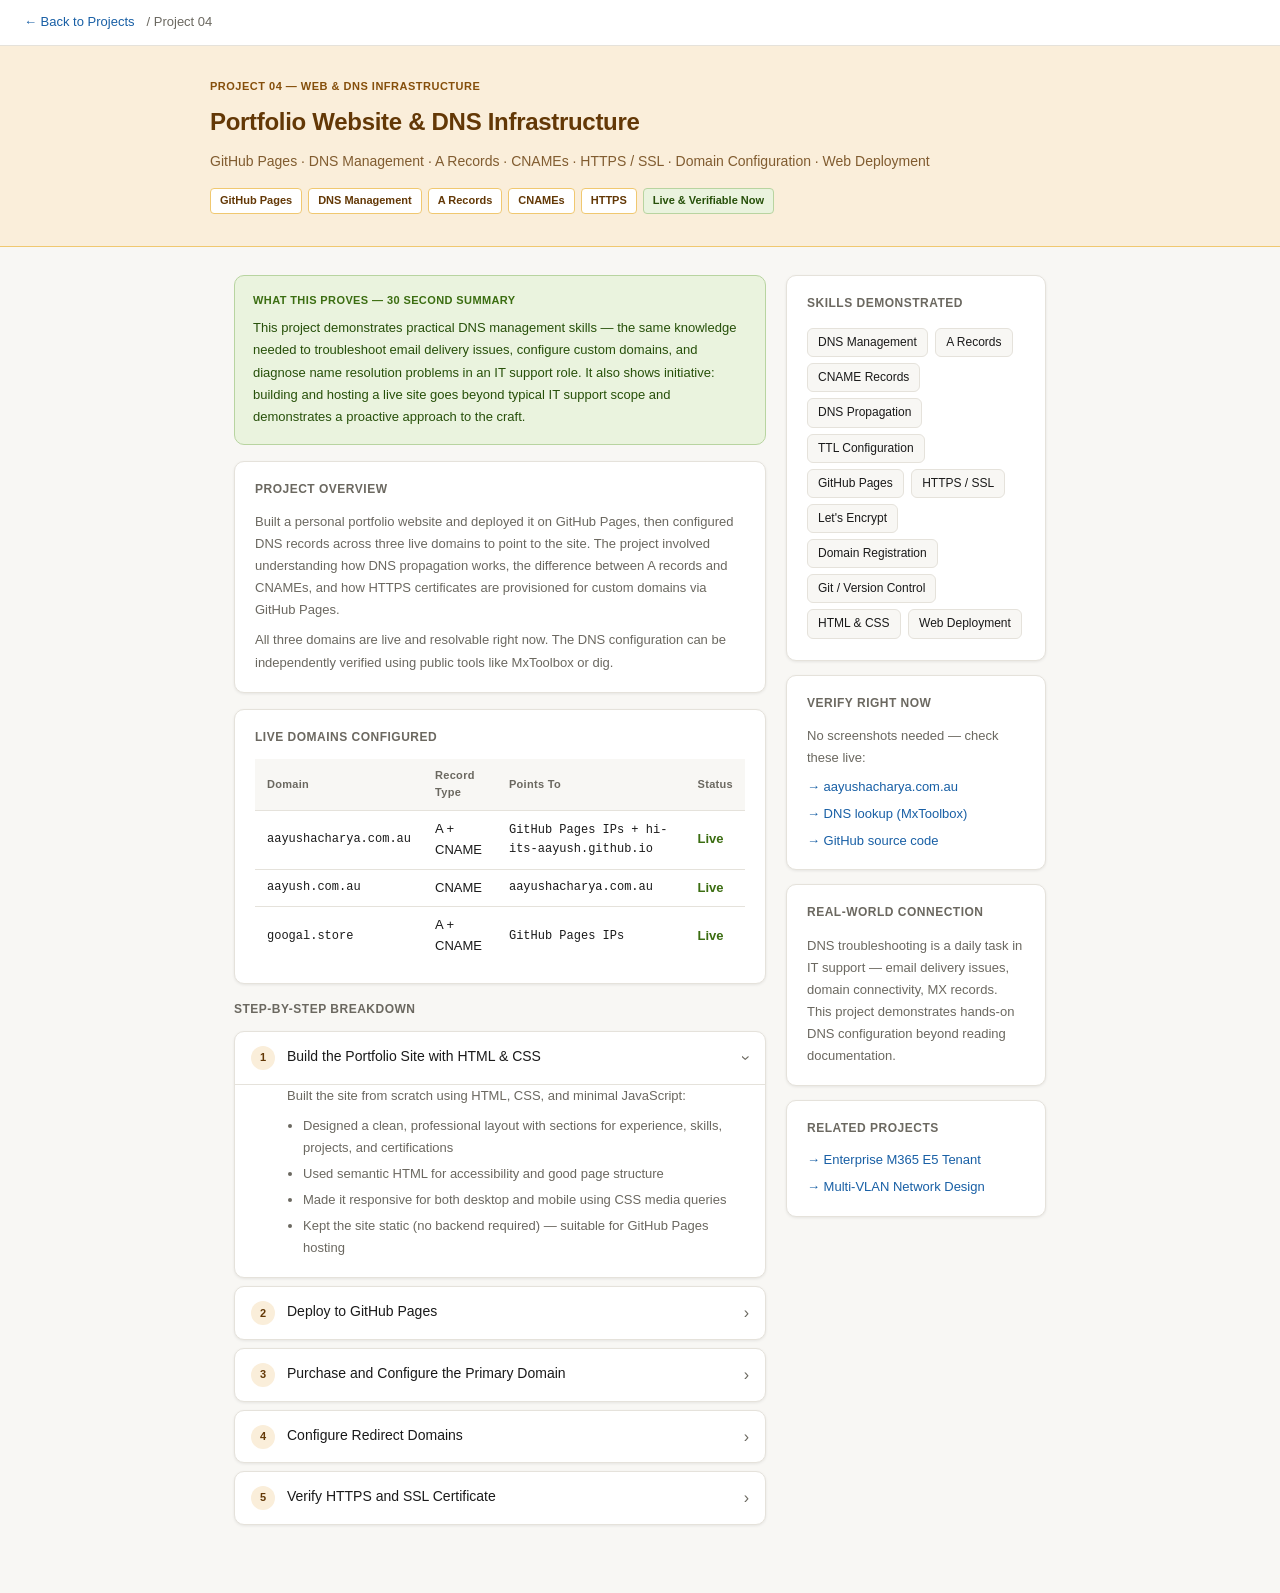
==== dns-portfolio.html @ 9448a30d "Fix layout - clean removal of evidence sections" ====
<!DOCTYPE html>
<html lang="en">
<head>
<meta charset="UTF-8">
<meta name="viewport" content="width=device-width, initial-scale=1.0">
<title>Project 04 — Portfolio Website & DNS Infrastructure | Aayush Acharya</title>
<style>
  :root {
    --bg: #f8f7f4; --surface: #fff; --border: #e5e2db; --text: #1a1a1a; --muted: #6b6860;
    --accent: #185FA5; --accent-bg: #E6F1FB; --accent-text: #0C447C;
    --green: #3B6D11; --green-bg: #EAF3DE; --green-text: #27500A;
    --amber: #854F0B; --amber-bg: #FAEEDA; --amber-text: #633806;
    --purple: #534AB7; --purple-bg: #EEEDFE; --purple-text: #3C3489;
    --teal: #0F6E56; --teal-bg: #E1F5EE; --teal-text: #085041;
    --radius: 10px; --shadow: 0 1px 3px rgba(0,0,0,0.08);
  }
  * { box-sizing: border-box; margin: 0; padding: 0; }
  body { font-family: -apple-system, 'Segoe UI', sans-serif; background: var(--bg); color: var(--text); line-height: 1.6; }
  a { text-decoration: none; color: inherit; }
  .topbar { background: var(--surface); border-bottom: 1px solid var(--border); padding: 12px 24px; display: flex; align-items: center; gap: 12px; }
  .back-btn { font-size: 13px; color: var(--accent); font-weight: 500; }
  .back-btn:hover { text-decoration: underline; }
  .breadcrumb { font-size: 13px; color: var(--muted); }
  .hero { background: var(--amber-bg); border-bottom: 1px solid #f0c870; padding: 32px 24px; }
  .hero-inner { max-width: 860px; margin: 0 auto; }
  .project-num { font-size: 11px; font-weight: 700; letter-spacing: 0.5px; text-transform: uppercase; color: var(--amber); margin-bottom: 8px; }
  .hero h1 { font-size: 24px; font-weight: 700; letter-spacing: -0.3px; color: var(--amber-text); margin-bottom: 8px; }
  .hero-sub { font-size: 14px; color: var(--amber-text); opacity: 0.8; margin-bottom: 16px; }
  .tags { display: flex; gap: 6px; flex-wrap: wrap; }
  .tag { font-size: 11px; font-weight: 600; padding: 3px 9px; border-radius: 4px; background: #fff; color: var(--amber-text); border: 1px solid #f0c870; }
  .tag-live { background: var(--green-bg); color: var(--green-text); border: 1px solid #b8d4a0; }
  .main { max-width: 860px; margin: 0 auto; padding: 28px 24px 60px; display: grid; grid-template-columns: 1fr 260px; gap: 20px; }
  @media (max-width: 700px) { .main { grid-template-columns: 1fr; } }
  .content { min-width: 0; }
  .sidebar { display: flex; flex-direction: column; gap: 14px; }
  .card { background: var(--surface); border: 1px solid var(--border); border-radius: var(--radius); padding: 18px 20px; box-shadow: var(--shadow); margin-bottom: 16px; }
  .card-title { font-size: 12px; font-weight: 700; letter-spacing: 0.5px; text-transform: uppercase; color: var(--muted); margin-bottom: 12px; }
  .card p { font-size: 13px; line-height: 1.7; color: var(--muted); margin-bottom: 8px; }
  .card p:last-child { margin-bottom: 0; }
  .card strong { color: var(--text); }
  .recruiter-box { background: var(--green-bg); border: 1px solid #b8d4a0; border-radius: var(--radius); padding: 16px 18px; margin-bottom: 16px; }
  .recruiter-box .label { font-size: 11px; font-weight: 700; letter-spacing: 0.4px; text-transform: uppercase; color: var(--green); margin-bottom: 8px; }
  .recruiter-box p { font-size: 13px; color: var(--green-text); line-height: 1.7; }
  .step-item { border: 1px solid var(--border); border-radius: var(--radius); background: var(--surface); overflow: hidden; margin-bottom: 8px; box-shadow: var(--shadow); }
  .step-header { padding: 13px 16px; cursor: pointer; display: flex; align-items: flex-start; gap: 12px; }
  .step-header:hover { background: var(--bg); }
  .step-num { background: var(--amber-bg); color: var(--amber-text); border-radius: 50%; width: 24px; height: 24px; display: flex; align-items: center; justify-content: center; font-size: 11px; font-weight: 700; flex-shrink: 0; margin-top: 1px; }
  .step-title { font-size: 14px; font-weight: 500; flex: 1; }
  .step-arrow { color: var(--muted); transition: transform 0.2s; font-size: 16px; flex-shrink: 0; }
  .step-item.open .step-arrow { transform: rotate(90deg); }
  .step-body { display: none; padding: 0 16px 14px 52px; font-size: 13px; color: var(--muted); line-height: 1.7; border-top: 1px solid var(--border); }
  .step-item.open .step-body { display: block; }
  .step-body code { background: var(--bg); border: 1px solid var(--border); border-radius: 4px; padding: 1px 6px; font-family: monospace; font-size: 12px; color: var(--purple); }
  .step-body ul { margin: 8px 0 0 16px; }
  .step-body ul li { margin-bottom: 4px; }
  .step-body strong { color: var(--text); }
  .dns-table { width: 100%; border-collapse: collapse; font-size: 13px; }
  .dns-table th { background: var(--bg); padding: 8px 12px; text-align: left; font-size: 11px; font-weight: 700; letter-spacing: 0.3px; color: var(--muted); border-bottom: 1px solid var(--border); }
  .dns-table td { padding: 8px 12px; border-bottom: 1px solid var(--border); font-family: monospace; font-size: 12px; }
  .dns-table td.plain { font-family: inherit; font-size: 13px; }
  .dns-table tr:last-child td { border-bottom: none; }
  .verify-link:hover { text-decoration: underline; }
  .skill-pill { display: inline-block; font-size: 12px; font-weight: 500; padding: 4px 10px; border-radius: 6px; background: var(--bg); border: 1px solid var(--border); margin: 3px 3px 3px 0; }
  .sidebar .card { margin-bottom: 0; }
  @keyframes pulse { 0%,100%{opacity:1} 50%{opacity:0.4} }
</style>
</head>
<body>

<div class="topbar">
  <a href="index.html" class="back-btn">← Back to Projects</a>
  <span class="breadcrumb">/ Project 04</span>
</div>

<div class="hero">
  <div class="hero-inner">
    <div class="project-num">Project 04 — Web & DNS Infrastructure</div>
    <h1>Portfolio Website & DNS Infrastructure</h1>
    <div class="hero-sub">GitHub Pages · DNS Management · A Records · CNAMEs · HTTPS / SSL · Domain Configuration · Web Deployment</div>
    <div class="tags">
      <span class="tag">GitHub Pages</span>
      <span class="tag">DNS Management</span>
      <span class="tag">A Records</span>
      <span class="tag">CNAMEs</span>
      <span class="tag">HTTPS</span>
      <span class="tag tag-live">Live & Verifiable Now</span>
    </div>
  </div>
</div>

<div class="main">
  <div class="content">


    <div class="recruiter-box">
      <div class="label">What this proves — 30 second summary</div>
      <p>This project demonstrates practical DNS management skills — the same knowledge needed to troubleshoot email delivery issues, configure custom domains, and diagnose name resolution problems in an IT support role. It also shows initiative: building and hosting a live site goes beyond typical IT support scope and demonstrates a proactive approach to the craft.</p>
    </div>

    <div class="card">
      <div class="card-title">Project Overview</div>
      <p>Built a personal portfolio website and deployed it on GitHub Pages, then configured DNS records across three live domains to point to the site. The project involved understanding how DNS propagation works, the difference between A records and CNAMEs, and how HTTPS certificates are provisioned for custom domains via GitHub Pages.</p>
      <p>All three domains are live and resolvable right now. The DNS configuration can be independently verified using public tools like MxToolbox or dig.</p>
    </div>

    <div class="card">
      <div class="card-title">Live Domains Configured</div>
      <table class="dns-table">
        <tr><th>Domain</th><th>Record Type</th><th>Points To</th><th>Status</th></tr>
        <tr>
          <td>aayushacharya.com.au</td>
          <td class="plain">A + CNAME</td>
          <td>GitHub Pages IPs + hi-its-aayush.github.io</td>
          <td class="plain" style="color:var(--green);font-weight:600;">Live</td>
        </tr>
        <tr>
          <td>aayush.com.au</td>
          <td class="plain">CNAME</td>
          <td>aayushacharya.com.au</td>
          <td class="plain" style="color:var(--green);font-weight:600;">Live</td>
        </tr>
        <tr>
          <td>googal.store</td>
          <td class="plain">A + CNAME</td>
          <td>GitHub Pages IPs</td>
          <td class="plain" style="color:var(--green);font-weight:600;">Live</td>
        </tr>
      </table>
    </div>

    <div class="card-title" style="margin-bottom:12px;">Step-by-Step Breakdown</div>

    <div class="step-item open">
      <div class="step-header" onclick="toggleStep(this)">
        <div class="step-num">1</div>
        <div class="step-title">Build the Portfolio Site with HTML & CSS</div>
        <div class="step-arrow">›</div>
      </div>
      <div class="step-body">
        <p>Built the site from scratch using HTML, CSS, and minimal JavaScript:</p>
        <ul>
          <li>Designed a clean, professional layout with sections for experience, skills, projects, and certifications</li>
          <li>Used semantic HTML for accessibility and good page structure</li>
          <li>Made it responsive for both desktop and mobile using CSS media queries</li>
          <li>Kept the site static (no backend required) — suitable for GitHub Pages hosting</li>
        </ul>
      </div>
    </div>

    <div class="step-item">
      <div class="step-header" onclick="toggleStep(this)">
        <div class="step-num">2</div>
        <div class="step-title">Deploy to GitHub Pages</div>
        <div class="step-arrow">›</div>
      </div>
      <div class="step-body">
        <p>Deployed the site using GitHub Pages — free static site hosting directly from a GitHub repository:</p>
        <ul>
          <li>Created a GitHub repository named <code>hi-its-aayush.github.io</code> (special naming convention for user pages)</li>
          <li>Pushed the site files via Git — <code>git add</code>, <code>git commit</code>, <code>git push</code></li>
          <li>Enabled GitHub Pages in the repository settings — set source branch to <code>main</code></li>
          <li>Site was immediately accessible at <code>hi-its-aayush.github.io</code> via HTTPS</li>
          <li>Configured a <code>CNAME</code> file in the repo root with the custom domain — required for GitHub Pages to serve on a custom domain</li>
        </ul>
      </div>
    </div>

    <div class="step-item">
      <div class="step-header" onclick="toggleStep(this)">
        <div class="step-num">3</div>
        <div class="step-title">Purchase and Configure the Primary Domain</div>
        <div class="step-arrow">›</div>
      </div>
      <div class="step-body">
        <p>Registered <code>aayushacharya.com.au</code> and configured DNS to point to GitHub Pages:</p>
        <ul>
          <li>Registered the .com.au domain through a registrar (Namecheap)</li>
          <li>Accessed the DNS management panel — set TTL to 3600 (1 hour) for initial setup, reduced to 300 during testing</li>
          <li>Added <strong>4 A records</strong> pointing to GitHub Pages' IP addresses (GitHub publishes these officially):<br>
            <code>185.199.108.153</code>, <code>185.199.109.153</code>, <code>185.199.110.153</code>, <code>185.199.111.153</code>
          </li>
          <li>Added a <strong>CNAME record</strong> for <code>www</code> subdomain pointing to <code>hi-its-aayush.github.io</code></li>
          <li>Set the custom domain in GitHub Pages settings — GitHub automatically provisions an SSL certificate via Let's Encrypt</li>
          <li>Waited for DNS propagation (~15 minutes to 48 hours depending on TTL) and verified with <code>nslookup aayushacharya.com.au</code></li>
        </ul>
      </div>
    </div>

    <div class="step-item">
      <div class="step-header" onclick="toggleStep(this)">
        <div class="step-num">4</div>
        <div class="step-title">Configure Redirect Domains</div>
        <div class="step-arrow">›</div>
      </div>
      <div class="step-body">
        <p>Set up <code>aayush.com.au</code> and <code>googal.store</code> to redirect to the main domain:</p>
        <ul>
          <li>Registered both additional domains</li>
          <li>For <code>aayush.com.au</code>: added a CNAME record at root pointing to <code>aayushacharya.com.au</code> — visitors who type the shorter domain are seamlessly served the same site</li>
          <li>For <code>googal.store</code>: configured A records pointing to GitHub Pages IPs, added a separate CNAME file in a secondary repo branch</li>
          <li>Verified both domains resolved correctly and served HTTPS without certificate warnings</li>
          <li>Tested redirect behaviour — confirmed <code>www.aayush.com.au</code> and <code>aayush.com.au</code> both served the site correctly</li>
        </ul>
      </div>
    </div>

    <div class="step-item">
      <div class="step-header" onclick="toggleStep(this)">
        <div class="step-num">5</div>
        <div class="step-title">Verify HTTPS and SSL Certificate</div>
        <div class="step-arrow">›</div>
      </div>
      <div class="step-body">
        <p>Ensured all domains served content over HTTPS with valid certificates:</p>
        <ul>
          <li>GitHub Pages auto-provisions SSL via <strong>Let's Encrypt</strong> once the custom domain DNS is correctly configured</li>
          <li>Enabled "Enforce HTTPS" in GitHub Pages settings — HTTP requests automatically redirect to HTTPS</li>
          <li>Verified SSL certificate details in browser: issued to the correct domain, valid expiry date, Let's Encrypt CA</li>
          <li>Checked for mixed content warnings (HTTP resources on an HTTPS page) — none found</li>
          <li>Used <strong>SSL Labs</strong> (ssllabs.com) to run an SSL test — confirmed A grade</li>
        </ul>
      </div>
    </div>


  </div>

  <div class="sidebar">
    <div class="card">
      <div class="card-title">Skills Demonstrated</div>
      <span class="skill-pill">DNS Management</span>
      <span class="skill-pill">A Records</span>
      <span class="skill-pill">CNAME Records</span>
      <span class="skill-pill">DNS Propagation</span>
      <span class="skill-pill">TTL Configuration</span>
      <span class="skill-pill">GitHub Pages</span>
      <span class="skill-pill">HTTPS / SSL</span>
      <span class="skill-pill">Let's Encrypt</span>
      <span class="skill-pill">Domain Registration</span>
      <span class="skill-pill">Git / Version Control</span>
      <span class="skill-pill">HTML & CSS</span>
      <span class="skill-pill">Web Deployment</span>
    </div>
    <div class="card">
      <div class="card-title">Verify Right Now</div>
      <p style="font-size:13px;color:var(--muted);margin-bottom:8px;">No screenshots needed — check these live:</p>
      <a href="https://aayushacharya.com.au" target="_blank" style="display:block;font-size:13px;color:var(--accent);margin-bottom:6px;">→ aayushacharya.com.au</a>
      <a href="https://mxtoolbox.com/SuperTool.aspx?action=a%3aaayushacharya.com.au" target="_blank" style="display:block;font-size:13px;color:var(--accent);margin-bottom:6px;">→ DNS lookup (MxToolbox)</a>
      <a href="https://github.com/hi-its-aayush" target="_blank" style="display:block;font-size:13px;color:var(--accent);">→ GitHub source code</a>
    </div>
    <div class="card">
      <div class="card-title">Real-World Connection</div>
      <p style="font-size:13px;color:var(--muted);line-height:1.7;">DNS troubleshooting is a daily task in IT support — email delivery issues, domain connectivity, MX records. This project demonstrates hands-on DNS configuration beyond reading documentation.</p>
    </div>
    <div class="card">
      <div class="card-title">Related Projects</div>
      <a href="m365-tenant.html" style="display:block;font-size:13px;color:var(--accent);margin-bottom:6px;">→ Enterprise M365 E5 Tenant</a>
      <a href="vlan-design.html" style="display:block;font-size:13px;color:var(--accent);">→ Multi-VLAN Network Design</a>
    </div>
  </div>
</div>

<script>
function toggleStep(el) { el.closest('.step-item').classList.toggle('open'); }
</script>
</body>
</html>
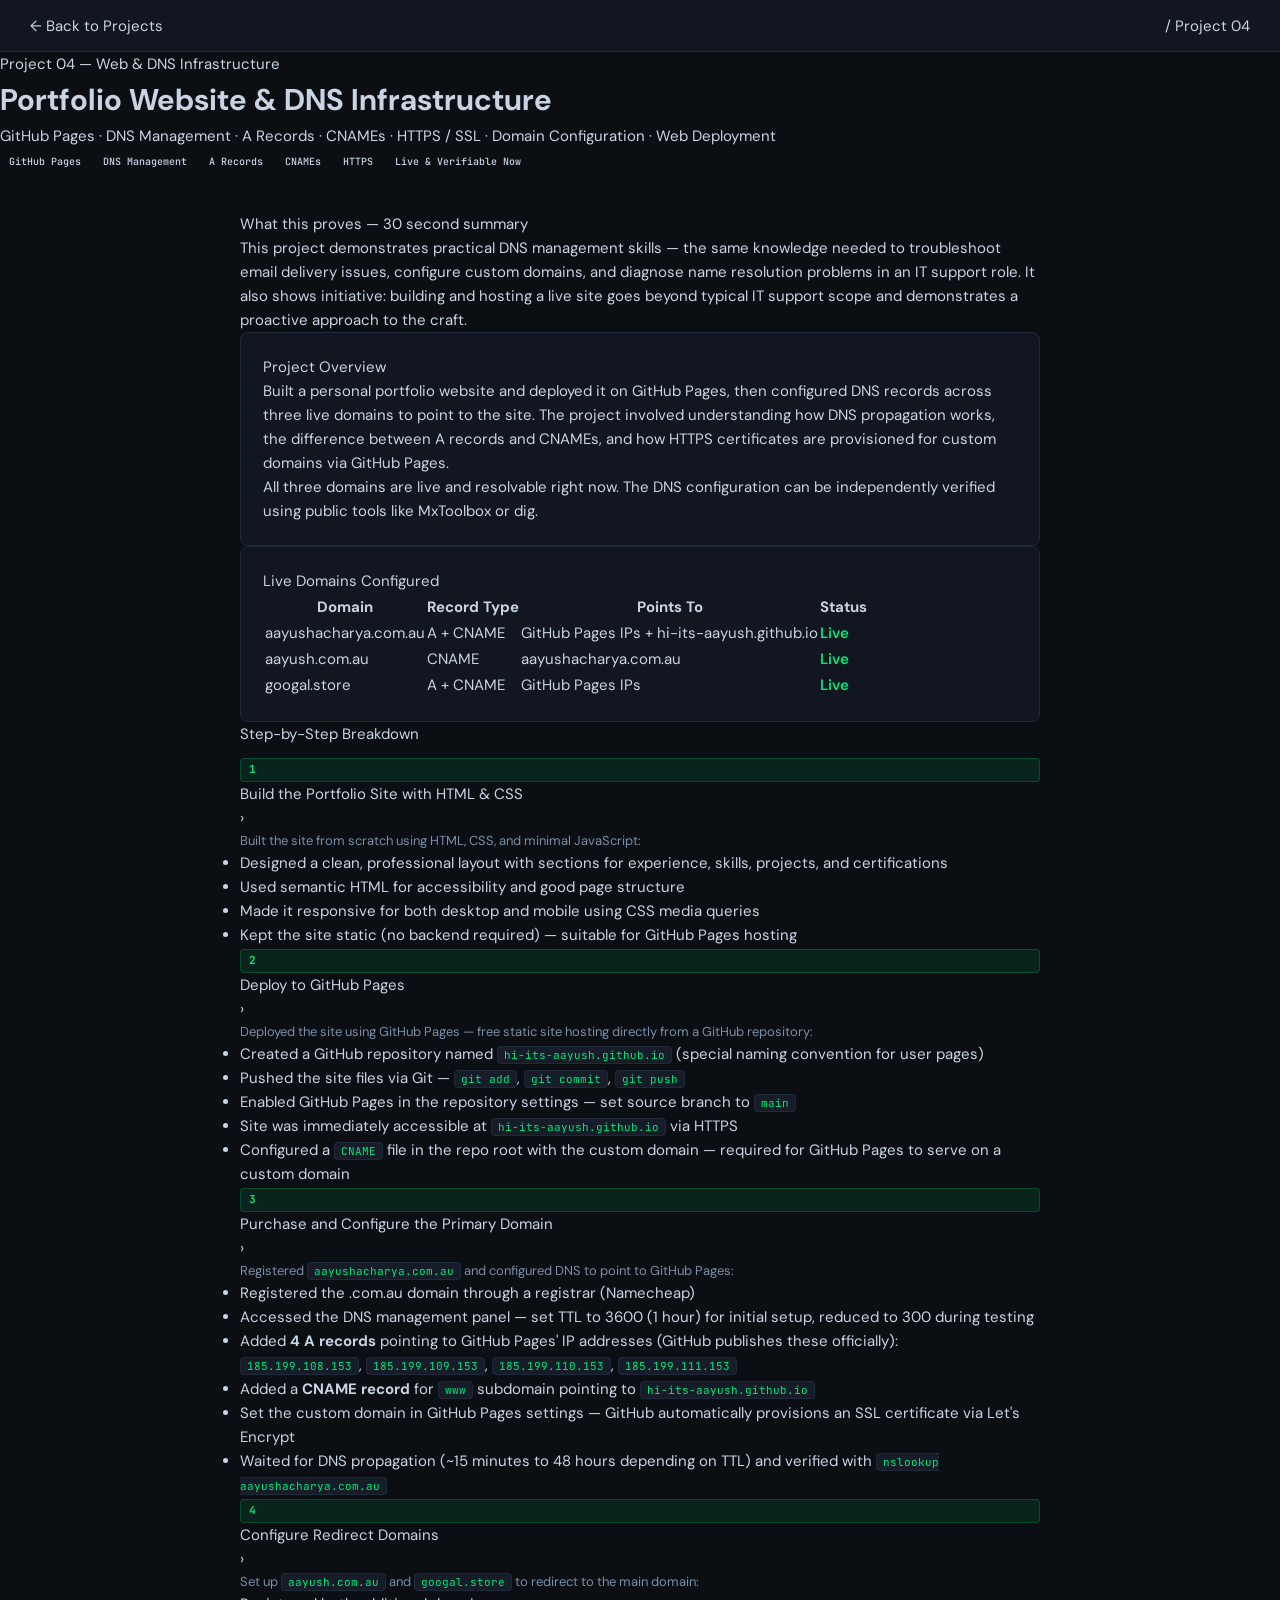
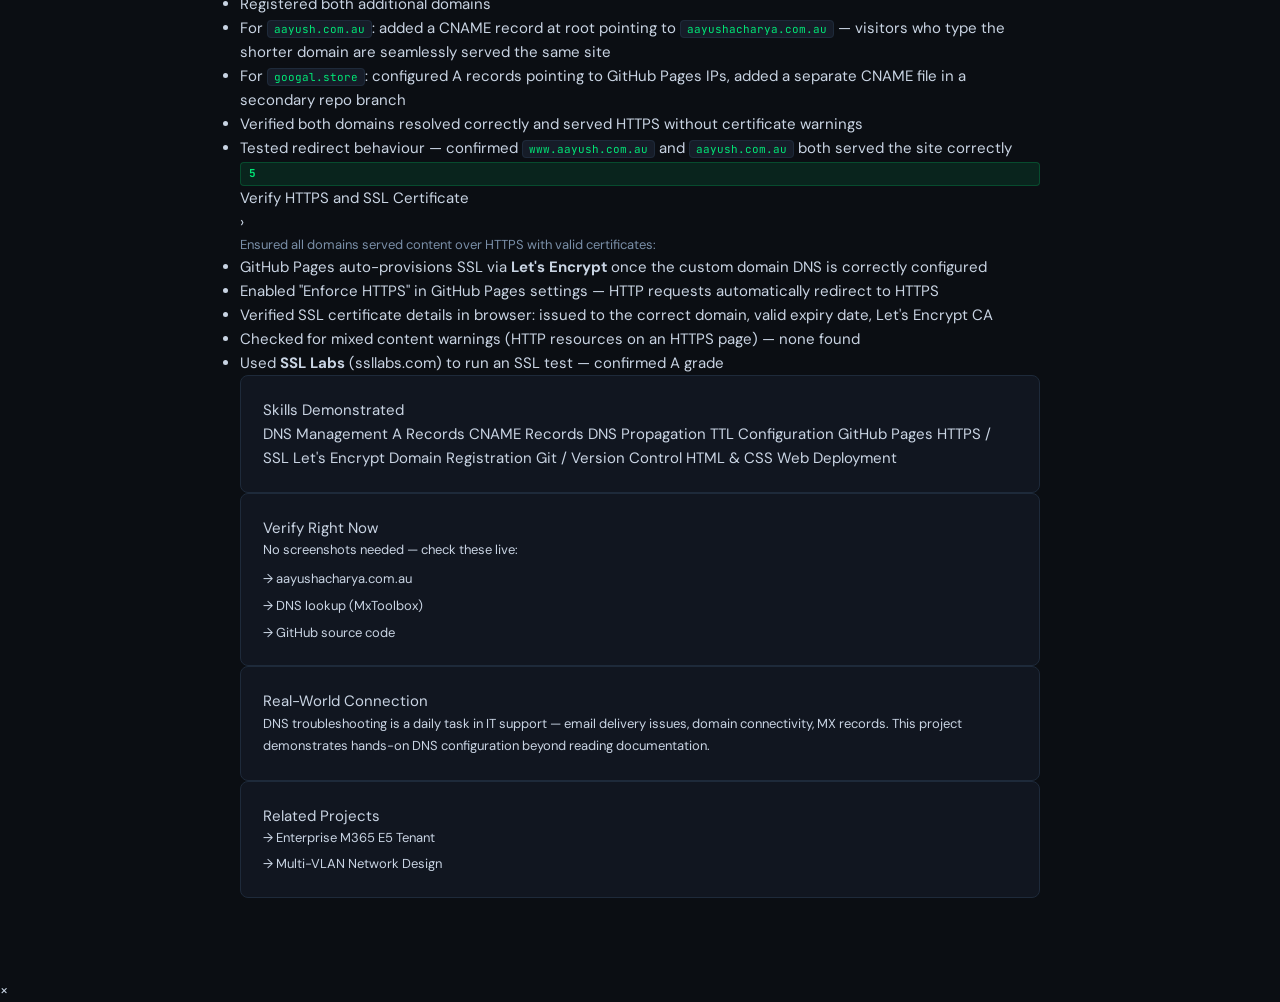
==== commit aef28e8d: "Extract shared dark theme to styles.css" ====
--- a/dns-portfolio.html
+++ b/dns-portfolio.html
@@ -4,66 +4,9 @@
 <meta charset="UTF-8">
 <meta name="viewport" content="width=device-width, initial-scale=1.0">
 <title>Project 04 — Portfolio Website & DNS Infrastructure | Aayush Acharya</title>
-<style>
-  :root {
-    --bg: #f8f7f4; --surface: #fff; --border: #e5e2db; --text: #1a1a1a; --muted: #6b6860;
-    --accent: #185FA5; --accent-bg: #E6F1FB; --accent-text: #0C447C;
-    --green: #3B6D11; --green-bg: #EAF3DE; --green-text: #27500A;
-    --amber: #854F0B; --amber-bg: #FAEEDA; --amber-text: #633806;
-    --purple: #534AB7; --purple-bg: #EEEDFE; --purple-text: #3C3489;
-    --teal: #0F6E56; --teal-bg: #E1F5EE; --teal-text: #085041;
-    --radius: 10px; --shadow: 0 1px 3px rgba(0,0,0,0.08);
-  }
-  * { box-sizing: border-box; margin: 0; padding: 0; }
-  body { font-family: -apple-system, 'Segoe UI', sans-serif; background: var(--bg); color: var(--text); line-height: 1.6; }
-  a { text-decoration: none; color: inherit; }
-  .topbar { background: var(--surface); border-bottom: 1px solid var(--border); padding: 12px 24px; display: flex; align-items: center; gap: 12px; }
-  .back-btn { font-size: 13px; color: var(--accent); font-weight: 500; }
-  .back-btn:hover { text-decoration: underline; }
-  .breadcrumb { font-size: 13px; color: var(--muted); }
-  .hero { background: var(--amber-bg); border-bottom: 1px solid #f0c870; padding: 32px 24px; }
-  .hero-inner { max-width: 860px; margin: 0 auto; }
-  .project-num { font-size: 11px; font-weight: 700; letter-spacing: 0.5px; text-transform: uppercase; color: var(--amber); margin-bottom: 8px; }
-  .hero h1 { font-size: 24px; font-weight: 700; letter-spacing: -0.3px; color: var(--amber-text); margin-bottom: 8px; }
-  .hero-sub { font-size: 14px; color: var(--amber-text); opacity: 0.8; margin-bottom: 16px; }
-  .tags { display: flex; gap: 6px; flex-wrap: wrap; }
-  .tag { font-size: 11px; font-weight: 600; padding: 3px 9px; border-radius: 4px; background: #fff; color: var(--amber-text); border: 1px solid #f0c870; }
-  .tag-live { background: var(--green-bg); color: var(--green-text); border: 1px solid #b8d4a0; }
-  .main { max-width: 860px; margin: 0 auto; padding: 28px 24px 60px; display: grid; grid-template-columns: 1fr 260px; gap: 20px; }
-  @media (max-width: 700px) { .main { grid-template-columns: 1fr; } }
-  .content { min-width: 0; }
-  .sidebar { display: flex; flex-direction: column; gap: 14px; }
-  .card { background: var(--surface); border: 1px solid var(--border); border-radius: var(--radius); padding: 18px 20px; box-shadow: var(--shadow); margin-bottom: 16px; }
-  .card-title { font-size: 12px; font-weight: 700; letter-spacing: 0.5px; text-transform: uppercase; color: var(--muted); margin-bottom: 12px; }
-  .card p { font-size: 13px; line-height: 1.7; color: var(--muted); margin-bottom: 8px; }
-  .card p:last-child { margin-bottom: 0; }
-  .card strong { color: var(--text); }
-  .recruiter-box { background: var(--green-bg); border: 1px solid #b8d4a0; border-radius: var(--radius); padding: 16px 18px; margin-bottom: 16px; }
-  .recruiter-box .label { font-size: 11px; font-weight: 700; letter-spacing: 0.4px; text-transform: uppercase; color: var(--green); margin-bottom: 8px; }
-  .recruiter-box p { font-size: 13px; color: var(--green-text); line-height: 1.7; }
-  .step-item { border: 1px solid var(--border); border-radius: var(--radius); background: var(--surface); overflow: hidden; margin-bottom: 8px; box-shadow: var(--shadow); }
-  .step-header { padding: 13px 16px; cursor: pointer; display: flex; align-items: flex-start; gap: 12px; }
-  .step-header:hover { background: var(--bg); }
-  .step-num { background: var(--amber-bg); color: var(--amber-text); border-radius: 50%; width: 24px; height: 24px; display: flex; align-items: center; justify-content: center; font-size: 11px; font-weight: 700; flex-shrink: 0; margin-top: 1px; }
-  .step-title { font-size: 14px; font-weight: 500; flex: 1; }
-  .step-arrow { color: var(--muted); transition: transform 0.2s; font-size: 16px; flex-shrink: 0; }
-  .step-item.open .step-arrow { transform: rotate(90deg); }
-  .step-body { display: none; padding: 0 16px 14px 52px; font-size: 13px; color: var(--muted); line-height: 1.7; border-top: 1px solid var(--border); }
-  .step-item.open .step-body { display: block; }
-  .step-body code { background: var(--bg); border: 1px solid var(--border); border-radius: 4px; padding: 1px 6px; font-family: monospace; font-size: 12px; color: var(--purple); }
-  .step-body ul { margin: 8px 0 0 16px; }
-  .step-body ul li { margin-bottom: 4px; }
-  .step-body strong { color: var(--text); }
-  .dns-table { width: 100%; border-collapse: collapse; font-size: 13px; }
-  .dns-table th { background: var(--bg); padding: 8px 12px; text-align: left; font-size: 11px; font-weight: 700; letter-spacing: 0.3px; color: var(--muted); border-bottom: 1px solid var(--border); }
-  .dns-table td { padding: 8px 12px; border-bottom: 1px solid var(--border); font-family: monospace; font-size: 12px; }
-  .dns-table td.plain { font-family: inherit; font-size: 13px; }
-  .dns-table tr:last-child td { border-bottom: none; }
-  .verify-link:hover { text-decoration: underline; }
-  .skill-pill { display: inline-block; font-size: 12px; font-weight: 500; padding: 4px 10px; border-radius: 6px; background: var(--bg); border: 1px solid var(--border); margin: 3px 3px 3px 0; }
-  .sidebar .card { margin-bottom: 0; }
-  @keyframes pulse { 0%,100%{opacity:1} 50%{opacity:0.4} }
-</style>
+  <link rel="preconnect" href="https://fonts.googleapis.com">
+  <link href="https://fonts.googleapis.com/css2?family=JetBrains+Mono:wght@300;400;500;700&family=DM+Sans:wght@300;400;500;600&display=swap" rel="stylesheet">
+  <link rel="stylesheet" href="styles.css">
 </head>
 <body>
 
@@ -263,5 +206,32 @@
 <script>
 function toggleStep(el) { el.closest('.step-item').classList.toggle('open'); }
 </script>
+<div id="lightbox" class="lightbox-overlay">
+  <span class="lightbox-close" onclick="closeLightbox()">&#215;</span>
+  <img id="lb-img" src="" alt="">
+  <div id="lb-caption" class="lightbox-caption"></div>
+</div>
+<script>
+
+function openLightbox(src, caption) {
+  document.getElementById('lb-img').src = src;
+  document.getElementById('lb-caption').textContent = caption;
+  document.getElementById('lightbox').classList.add('active');
+  document.body.style.overflow = 'hidden';
+}
+function closeLightbox() {
+  document.getElementById('lightbox').classList.remove('active');
+  document.getElementById('lb-img').src = '';
+  document.body.style.overflow = '';
+}
+document.addEventListener('DOMContentLoaded', function() {
+  document.getElementById('lightbox').addEventListener('click', function(e) {
+    if (e.target === this) closeLightbox();
+  });
+  document.addEventListener('keydown', function(e) {
+    if (e.key === 'Escape') closeLightbox();
+  });
+});
+</script>
 </body>
 </html>
--- a/styles.css
+++ b/styles.css
@@ -0,0 +1,259 @@
+/* ============================================================
+   Shared dark theme — Aayush Acharya IT Projects Portfolio
+   Link this in every page: <link rel="stylesheet" href="styles.css">
+   ============================================================ */
+
+@import url('https://fonts.googleapis.com/css2?family=JetBrains+Mono:wght@300;400;500;700&family=DM+Sans:wght@300;400;500;600&display=swap');
+
+:root {
+  --bg:         #0b0e13;
+  --bg2:        #111620;
+  --bg3:        #161c28;
+  --border:     #1e2a3a;
+  --border2:    #243040;
+  --green:      #00e676;
+  --green-dim:  #00b85a;
+  --green-glow: rgba(0,230,118,0.10);
+  --amber:      #ffb300;
+  --amber-dim:  rgba(255,179,0,0.13);
+  --blue:       #42a5f5;
+  --blue-dim:   rgba(66,165,245,0.12);
+  --purple:     #ce93d8;
+  --purple-dim: rgba(206,147,216,0.12);
+  --teal:       #4dd0e1;
+  --teal-dim:   rgba(77,208,225,0.12);
+  --red:        #ff5252;
+  --text:       #c9d4e3;
+  --text2:      #7a8fa8;
+  --text3:      #4a5a6e;
+  --mono:       'JetBrains Mono', monospace;
+  --sans:       'DM Sans', sans-serif;
+  --radius:     8px;
+}
+
+*, *::before, *::after { box-sizing: border-box; margin: 0; padding: 0; }
+html { font-size: 15px; scroll-behavior: smooth; }
+body { font-family: var(--sans); background: var(--bg); color: var(--text); line-height: 1.6; min-height: 100vh; }
+a { text-decoration: none; color: inherit; }
+
+/* ── SCROLLBAR ─────────────────────────────────────── */
+::-webkit-scrollbar { width: 6px; }
+::-webkit-scrollbar-track { background: var(--bg); }
+::-webkit-scrollbar-thumb { background: var(--border2); border-radius: 3px; }
+
+/* ── TOPBAR ─────────────────────────────────────────── */
+.topbar {
+  background: var(--bg2);
+  border-bottom: 1px solid var(--border);
+  padding: 0 2rem;
+  height: 52px;
+  display: flex;
+  align-items: center;
+  justify-content: space-between;
+  position: sticky;
+  top: 0;
+  z-index: 50;
+}
+.topbar-brand {
+  font-family: var(--mono);
+  font-size: 13px;
+  color: var(--text2);
+  display: flex;
+  align-items: center;
+  gap: 8px;
+}
+.topbar-brand .prompt { color: var(--green); }
+.cursor {
+  display: inline-block;
+  width: 7px; height: 14px;
+  background: var(--green);
+  animation: blink 1.1s step-end infinite;
+  vertical-align: middle;
+  margin-left: 1px;
+}
+@keyframes blink { 50% { opacity: 0; } }
+.topbar-nav { display: flex; gap: 20px; align-items: center; }
+.topbar-nav a {
+  font-size: 13px;
+  color: var(--text2);
+  font-family: var(--mono);
+  transition: color .15s;
+}
+.topbar-nav a:hover { color: var(--green); }
+.topbar-nav .nav-active { color: var(--green); }
+
+/* ── TAGS ───────────────────────────────────────────── */
+.tag {
+  font-family: var(--mono);
+  font-size: 10px;
+  font-weight: 500;
+  padding: 3px 8px;
+  border-radius: 4px;
+  border: 1px solid transparent;
+}
+.tag-blue   { background: var(--blue-dim);   color: var(--blue);   border-color: rgba(66,165,245,.2); }
+.tag-green  { background: var(--green-glow); color: var(--green);  border-color: rgba(0,230,118,.2); }
+.tag-amber  { background: var(--amber-dim);  color: var(--amber);  border-color: rgba(255,179,0,.2); }
+.tag-purple { background: var(--purple-dim); color: var(--purple); border-color: rgba(206,147,216,.2); }
+.tag-teal   { background: var(--teal-dim);   color: var(--teal);   border-color: rgba(77,208,225,.2); }
+
+/* ── SECTION LABEL ──────────────────────────────────── */
+.section-label {
+  font-family: var(--mono);
+  font-size: 10px;
+  letter-spacing: .12em;
+  text-transform: uppercase;
+  color: var(--text3);
+  margin-bottom: 16px;
+  display: flex;
+  align-items: center;
+  gap: 10px;
+}
+.section-label::after {
+  content: '';
+  flex: 1;
+  height: 1px;
+  background: var(--border);
+  max-width: 400px;
+}
+
+/* ── CARDS / PANELS ─────────────────────────────────── */
+.card {
+  background: var(--bg2);
+  border: 1px solid var(--border);
+  border-radius: var(--radius);
+  padding: 22px;
+}
+
+/* ── BACK LINK ──────────────────────────────────────── */
+.back-link {
+  display: inline-flex;
+  align-items: center;
+  gap: 6px;
+  font-family: var(--mono);
+  font-size: 12px;
+  color: var(--text2);
+  border: 1px solid var(--border2);
+  border-radius: 6px;
+  padding: 6px 12px;
+  background: var(--bg3);
+  transition: all .15s;
+  margin-bottom: 28px;
+}
+.back-link:hover { color: var(--green); border-color: var(--green-dim); background: var(--green-glow); }
+.back-link::before { content: '←'; }
+
+/* ── PROJECT PAGE HERO ──────────────────────────────── */
+.page-hero {
+  border-bottom: 1px solid var(--border);
+  padding: 48px 2rem 40px;
+  background: var(--bg2);
+}
+.page-hero-inner { max-width: 860px; margin: 0 auto; }
+.page-eyebrow {
+  font-family: var(--mono);
+  font-size: 11px;
+  letter-spacing: .12em;
+  text-transform: uppercase;
+  color: var(--green);
+  margin-bottom: 12px;
+  display: flex;
+  align-items: center;
+  gap: 8px;
+}
+.page-eyebrow::before { content: ''; display: inline-block; width: 24px; height: 1px; background: var(--green); }
+.page-title {
+  font-size: clamp(22px, 3.5vw, 34px);
+  font-weight: 600;
+  color: var(--text);
+  letter-spacing: -0.4px;
+  line-height: 1.25;
+  margin-bottom: 12px;
+}
+.page-subtitle { font-size: 14px; color: var(--text2); margin-bottom: 20px; }
+.page-tags { display: flex; gap: 6px; flex-wrap: wrap; }
+
+/* ── MAIN CONTENT ───────────────────────────────────── */
+.main { max-width: 860px; margin: 0 auto; padding: 40px 2rem 80px; }
+
+/* Content blocks */
+.content-block {
+  background: var(--bg2);
+  border: 1px solid var(--border);
+  border-radius: var(--radius);
+  padding: 24px;
+  margin-bottom: 16px;
+}
+.content-block h2 {
+  font-size: 14px;
+  font-weight: 600;
+  color: var(--text);
+  margin-bottom: 12px;
+  display: flex;
+  align-items: center;
+  gap: 8px;
+}
+.content-block p { font-size: 13px; color: var(--text2); line-height: 1.7; margin-bottom: 10px; }
+.content-block p:last-child { margin-bottom: 0; }
+.content-block ul { list-style: none; padding: 0; }
+.content-block ul li {
+  font-size: 13px;
+  color: var(--text2);
+  padding: 5px 0;
+  border-bottom: 1px solid var(--border);
+  display: flex;
+  align-items: flex-start;
+  gap: 8px;
+  line-height: 1.6;
+}
+.content-block ul li:last-child { border-bottom: none; }
+.content-block ul li::before { content: '›'; color: var(--green); font-family: var(--mono); flex-shrink: 0; }
+
+/* Step blocks */
+.step {
+  display: flex;
+  gap: 16px;
+  padding: 14px 0;
+  border-bottom: 1px solid var(--border);
+}
+.step:last-child { border-bottom: none; }
+.step-num {
+  font-family: var(--mono);
+  font-size: 11px;
+  font-weight: 700;
+  color: var(--green);
+  background: var(--green-glow);
+  border: 1px solid rgba(0,230,118,.2);
+  border-radius: 4px;
+  padding: 2px 8px;
+  flex-shrink: 0;
+  height: fit-content;
+  margin-top: 2px;
+}
+.step-body h3 { font-size: 13px; font-weight: 600; color: var(--text); margin-bottom: 4px; }
+.step-body p { font-size: 13px; color: var(--text2); line-height: 1.65; }
+
+/* Inline code */
+code {
+  font-family: var(--mono);
+  font-size: 11px;
+  background: var(--bg3);
+  border: 1px solid var(--border);
+  border-radius: 4px;
+  padding: 1px 6px;
+  color: var(--green);
+}
+
+/* Verification badge */
+.verify-badge {
+  display: inline-flex;
+  align-items: center;
+  gap: 6px;
+  font-family: var(--mono);
+  font-size: 11px;
+  background: var(--green-glow);
+  border: 1px solid var(--green-dim);
+  color: var(--green);
+  border-radius: 20px;
+  padding: 4px 14px;
+}
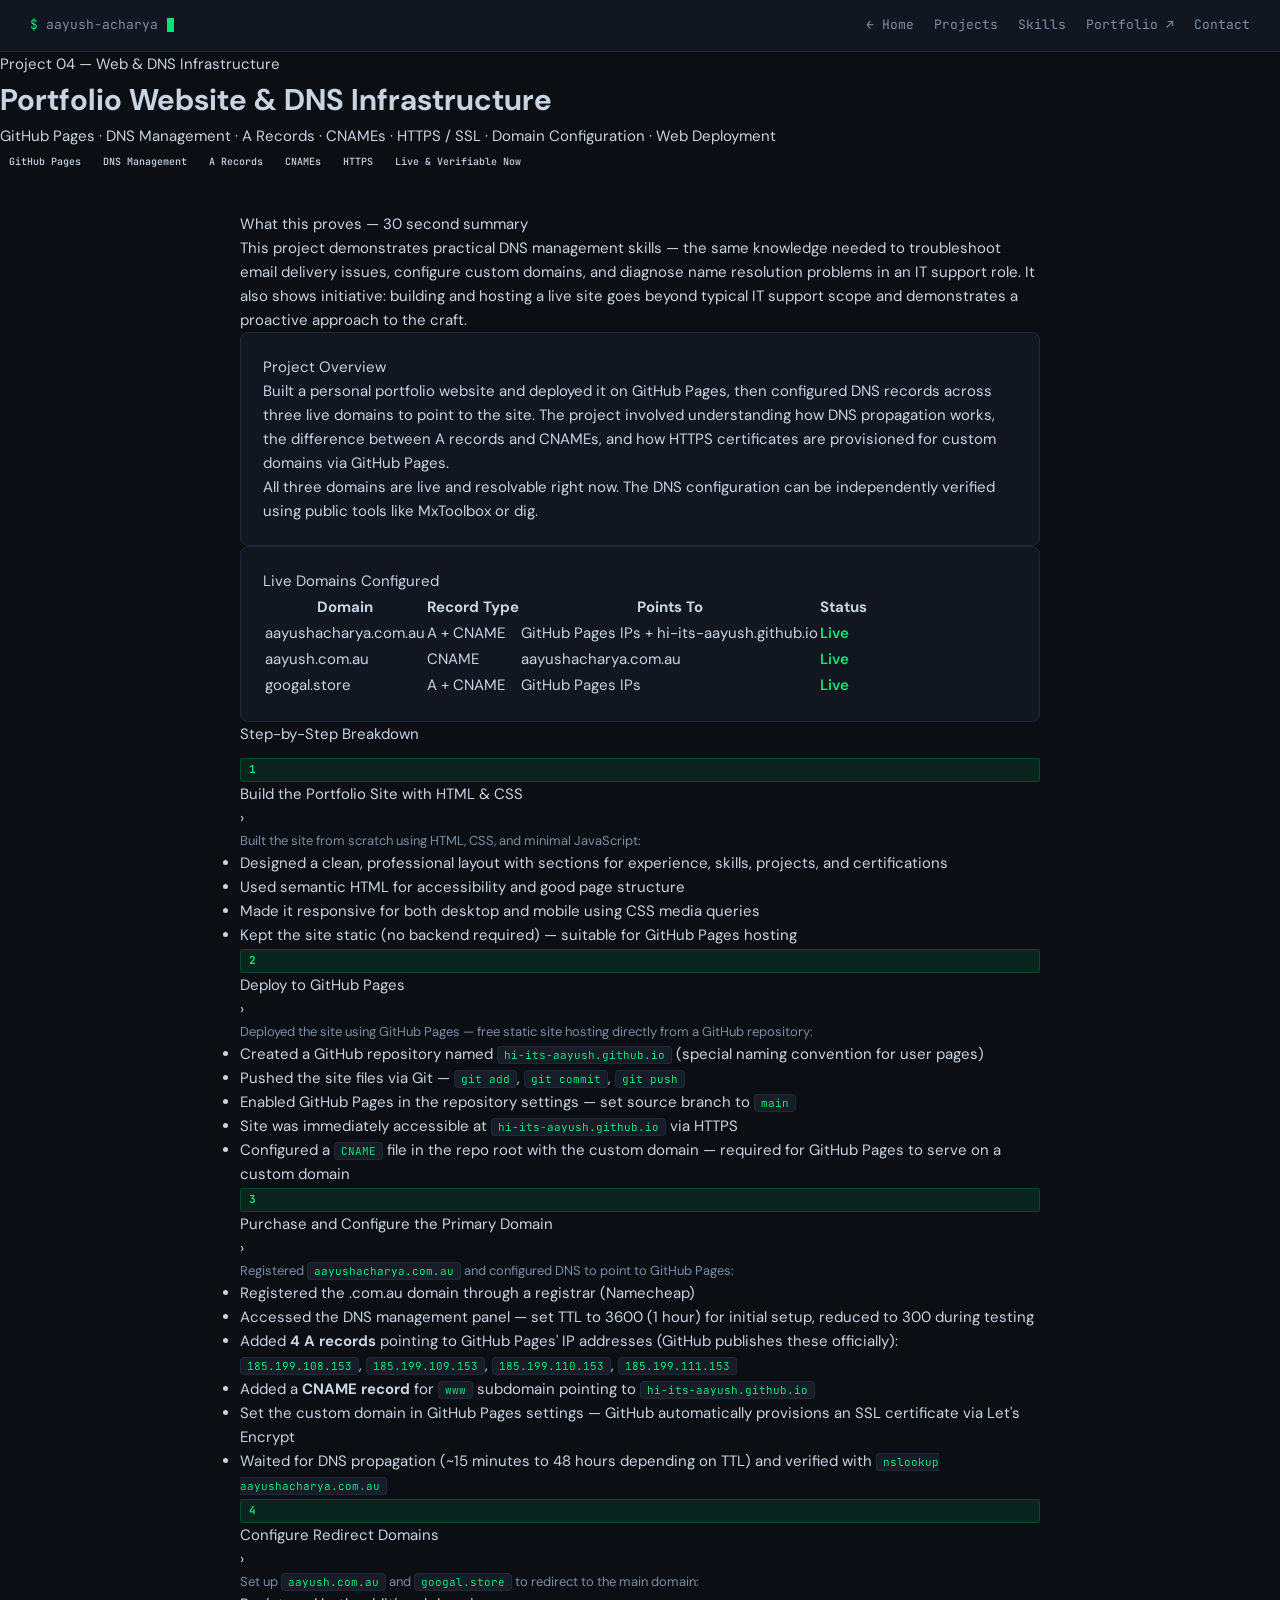
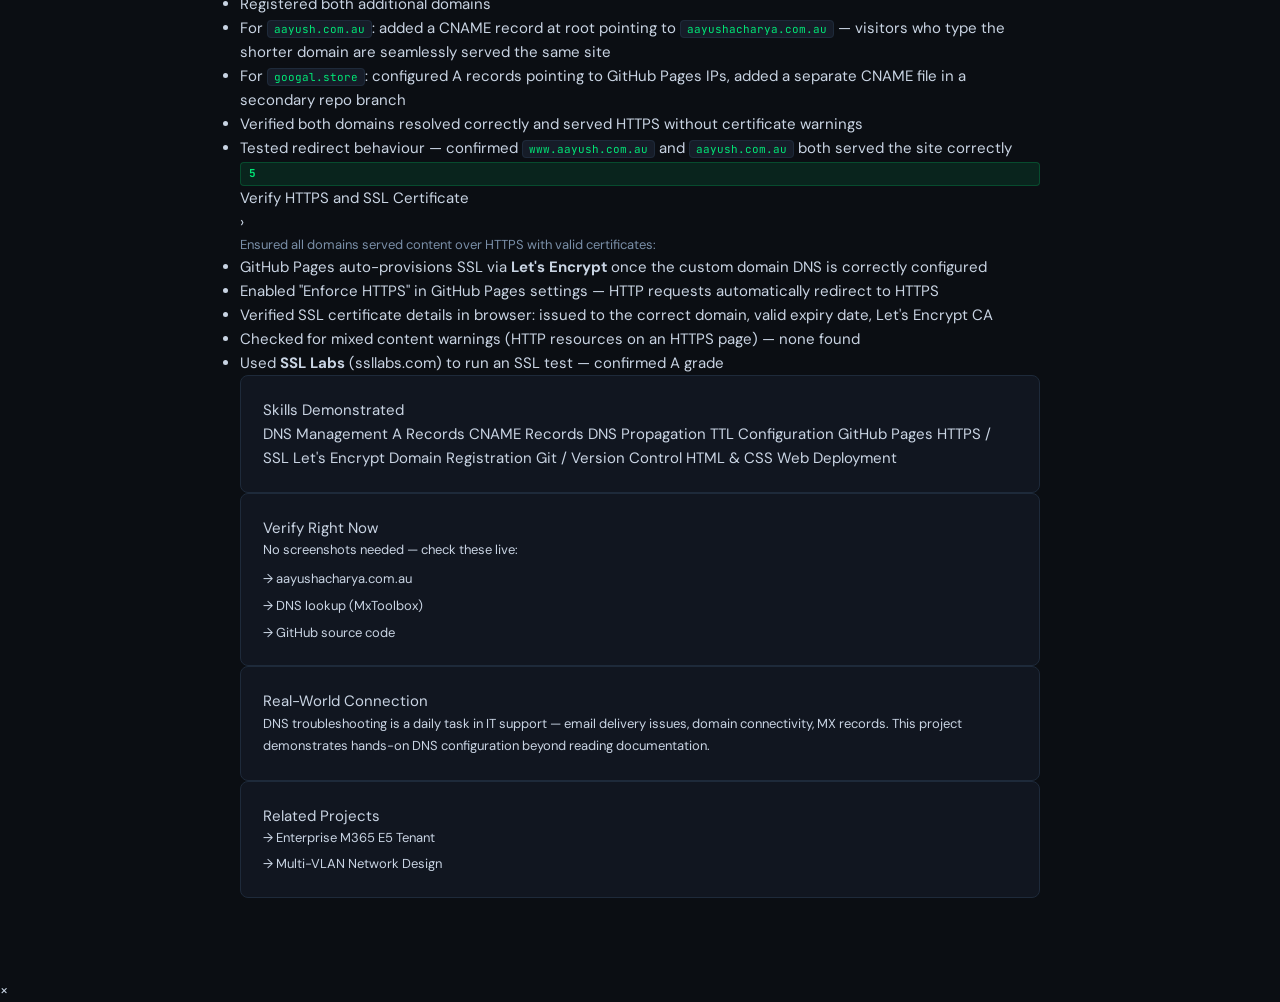
==== commit a5da4511: "Fix topbar on project pages" ====
--- a/dns-portfolio.html
+++ b/dns-portfolio.html
@@ -10,10 +10,20 @@
 </head>
 <body>
 
-<div class="topbar">
-  <a href="index.html" class="back-btn">← Back to Projects</a>
-  <span class="breadcrumb">/ Project 04</span>
-</div>
+<header class="topbar">
+  <div class="topbar-brand">
+    <span class="prompt">$</span>
+    <span>aayush-acharya</span>
+    <span class="cursor"></span>
+  </div>
+  <nav class="topbar-nav">
+    <a href="index.html">&#8592; Home</a>
+    <a href="index.html#projects">Projects</a>
+    <a href="index.html#skills">Skills</a>
+    <a href="https://aayushacharya.com.au" target="_blank">Portfolio &#8599;</a>
+    <a href="mailto:aayush@aayush.com.au">Contact</a>
+  </nav>
+</header>
 
 <div class="hero">
   <div class="hero-inner">
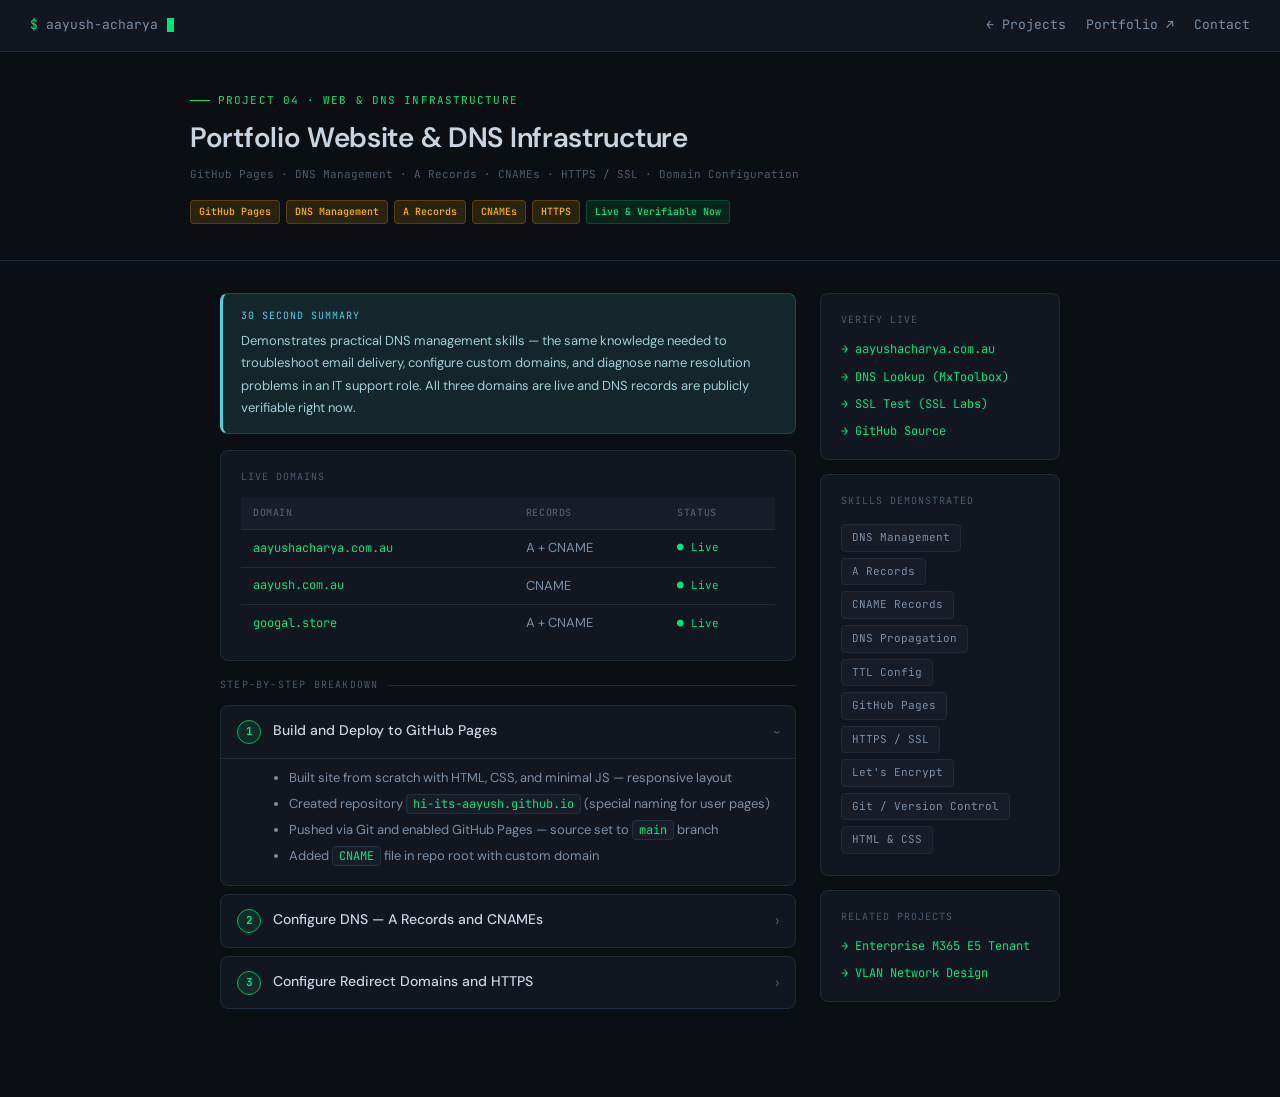
==== commit 8653a165: "Rebuild project pages to match dark theme from index.html" ====
--- a/dns-portfolio.html
+++ b/dns-portfolio.html
@@ -4,244 +4,167 @@
 <meta charset="UTF-8">
 <meta name="viewport" content="width=device-width, initial-scale=1.0">
 <title>Project 04 — Portfolio Website & DNS Infrastructure | Aayush Acharya</title>
-  <link rel="preconnect" href="https://fonts.googleapis.com">
-  <link href="https://fonts.googleapis.com/css2?family=JetBrains+Mono:wght@300;400;500;700&family=DM+Sans:wght@300;400;500;600&display=swap" rel="stylesheet">
-  <link rel="stylesheet" href="styles.css">
+<link rel="preconnect" href="https://fonts.googleapis.com">
+<link href="https://fonts.googleapis.com/css2?family=JetBrains+Mono:wght@300;400;500;700&family=DM+Sans:wght@300;400;500;600&display=swap" rel="stylesheet">
+<style>
+:root {
+  --bg: #0b0e13; --bg2: #111620; --bg3: #161c28;
+  --border: #1e2a3a; --border2: #243040;
+  --green: #00e676; --green-dim: #00b85a; --green-glow: rgba(0,230,118,0.10);
+  --amber: #ffb300; --amber-dim: rgba(255,179,0,0.13);
+  --blue: #42a5f5; --blue-dim: rgba(66,165,245,0.12);
+  --purple: #ce93d8; --purple-dim: rgba(206,147,216,0.12);
+  --teal: #4dd0e1; --teal-dim: rgba(77,208,225,0.12);
+  --red: #ff5252;
+  --text: #c9d4e3; --text2: #7a8fa8; --text3: #4a5a6e;
+  --mono: 'JetBrains Mono', monospace;
+  --sans: 'DM Sans', sans-serif;
+  --radius: 8px;
+}
+*, *::before, *::after { box-sizing: border-box; margin: 0; padding: 0; }
+html { font-size: 15px; }
+body { font-family: var(--sans); background: var(--bg); color: var(--text); line-height: 1.6; min-height: 100vh; }
+a { text-decoration: none; color: inherit; }
+
+.topbar { background: var(--bg2); border-bottom: 1px solid var(--border); padding: 0 2rem; height: 52px; display: flex; align-items: center; justify-content: space-between; position: sticky; top: 0; z-index: 50; }
+.topbar-brand { font-family: var(--mono); font-size: 13px; color: var(--text2); display: flex; align-items: center; gap: 8px; }
+.topbar-brand .prompt { color: var(--green); }
+.cursor { display: inline-block; width: 7px; height: 14px; background: var(--green); animation: blink 1.1s step-end infinite; vertical-align: middle; margin-left: 1px; }
+@keyframes blink { 50% { opacity: 0; } }
+.topbar-nav { display: flex; gap: 20px; align-items: center; }
+.topbar-nav a { font-size: 13px; color: var(--text2); font-family: var(--mono); transition: color .15s; }
+.topbar-nav a:hover { color: var(--green); }
+.back-link { font-family: var(--mono); font-size: 12px; color: var(--text3); transition: color .15s; }
+.back-link:hover { color: var(--green); }
+
+.page-hero { border-bottom: 1px solid var(--border); padding: 40px 2rem 36px; }
+.page-hero-inner { max-width: 900px; margin: 0 auto; }
+.hero-eyebrow { font-family: var(--mono); font-size: 11px; letter-spacing: .1em; text-transform: uppercase; color: var(--green); margin-bottom: 10px; display: flex; align-items: center; gap: 8px; }
+.hero-eyebrow::before { content: ''; display: inline-block; width: 20px; height: 1px; background: var(--green); }
+.page-title { font-size: clamp(20px, 3vw, 28px); font-weight: 600; color: var(--text); letter-spacing: -0.3px; line-height: 1.25; margin-bottom: 10px; }
+.page-sub { font-family: var(--mono); font-size: 11px; color: var(--text3); margin-bottom: 16px; line-height: 1.8; }
+.tag { font-family: var(--mono); font-size: 10px; font-weight: 500; padding: 3px 8px; border-radius: 4px; border: 1px solid transparent; display: inline-block; }
+.tag-blue { background: var(--blue-dim); color: var(--blue); border-color: rgba(66,165,245,.2); }
+.tag-green { background: var(--green-glow); color: var(--green); border-color: rgba(0,230,118,.2); }
+.tag-amber { background: var(--amber-dim); color: var(--amber); border-color: rgba(255,179,0,.2); }
+.tag-purple { background: var(--purple-dim); color: var(--purple); border-color: rgba(206,147,216,.2); }
+.tag-teal { background: var(--teal-dim); color: var(--teal); border-color: rgba(77,208,225,.2); }
+.tags { display: flex; gap: 6px; flex-wrap: wrap; }
+
+.layout { max-width: 900px; margin: 0 auto; padding: 32px 2rem 80px; display: grid; grid-template-columns: 1fr 240px; gap: 24px; }
+@media (max-width: 720px) { .layout { grid-template-columns: 1fr; } }
+.content { min-width: 0; }
+.sidebar { display: flex; flex-direction: column; gap: 14px; }
+
+.card { background: var(--bg2); border: 1px solid var(--border); border-radius: var(--radius); padding: 18px 20px; margin-bottom: 16px; }
+.card-label { font-family: var(--mono); font-size: 10px; letter-spacing: .1em; text-transform: uppercase; color: var(--text3); margin-bottom: 12px; }
+.card p { font-size: 13px; color: var(--text2); line-height: 1.7; margin-bottom: 8px; }
+.card p:last-child { margin-bottom: 0; }
+.card strong { color: var(--text); }
+.sidebar .card { margin-bottom: 0; }
+
+.recruiter-box { background: var(--teal-dim); border: 1px solid rgba(77,208,225,.2); border-left: 3px solid var(--teal); border-radius: var(--radius); padding: 14px 18px; margin-bottom: 16px; }
+.recruiter-box .rl { font-family: var(--mono); font-size: 10px; letter-spacing: .1em; text-transform: uppercase; color: var(--teal); margin-bottom: 6px; }
+.recruiter-box p { font-size: 13px; color: #a0cdd4; line-height: 1.7; }
+
+.step-item { border: 1px solid var(--border); border-radius: var(--radius); background: var(--bg2); overflow: hidden; margin-bottom: 8px; }
+.step-header { padding: 13px 16px; cursor: pointer; display: flex; align-items: flex-start; gap: 12px; transition: background .15s; }
+.step-header:hover { background: var(--bg3); }
+.step-num { background: var(--green-glow); color: var(--green); border: 1px solid var(--green-dim); border-radius: 50%; width: 24px; height: 24px; display: flex; align-items: center; justify-content: center; font-family: var(--mono); font-size: 11px; font-weight: 700; flex-shrink: 0; margin-top: 1px; }
+.step-title { font-size: 14px; font-weight: 500; color: var(--text); flex: 1; }
+.step-arrow { color: var(--text3); transition: transform 0.2s; font-size: 16px; flex-shrink: 0; }
+.step-item.open .step-arrow { transform: rotate(90deg); }
+.step-body { display: none; padding: 0 16px 14px 52px; font-size: 13px; color: var(--text2); line-height: 1.7; border-top: 1px solid var(--border); }
+.step-item.open .step-body { display: block; }
+.step-body code { background: var(--bg3); border: 1px solid var(--border2); border-radius: 4px; padding: 1px 6px; font-family: var(--mono); font-size: 12px; color: var(--green); }
+.step-body ul { margin: 8px 0 0 16px; }
+.step-body ul li { margin-bottom: 4px; }
+.step-body strong { color: var(--text); }
+.step-body p { margin-top: 8px; }
+
+.tip { background: rgba(0,230,118,0.06); border-left: 3px solid var(--green-dim); padding: 8px 12px; border-radius: 0 6px 6px 0; margin-top: 10px; font-size: 12px; color: var(--green-dim); }
+.warn { background: var(--amber-dim); border-left: 3px solid var(--amber); padding: 8px 12px; border-radius: 0 6px 6px 0; margin-top: 10px; font-size: 12px; color: var(--amber); }
+
+.section-label { font-family: var(--mono); font-size: 10px; letter-spacing: .12em; text-transform: uppercase; color: var(--text3); margin-bottom: 12px; display: flex; align-items: center; gap: 10px; }
+.section-label::after { content: ''; flex: 1; height: 1px; background: var(--border); }
+
+.skill-pill { display: inline-block; font-family: var(--mono); font-size: 11px; padding: 4px 10px; border-radius: 4px; background: var(--bg3); border: 1px solid var(--border); color: var(--text2); margin: 3px 3px 3px 0; transition: border-color .15s, color .15s; }
+.skill-pill:hover { border-color: var(--green-dim); color: var(--green); }
+
+.ref-table { width: 100%; border-collapse: collapse; font-size: 13px; }
+.ref-table th { background: var(--bg3); padding: 8px 12px; text-align: left; font-family: var(--mono); font-size: 10px; font-weight: 600; color: var(--text3); letter-spacing: .06em; border-bottom: 1px solid var(--border); text-transform: uppercase; }
+.ref-table td { padding: 8px 12px; border-bottom: 1px solid var(--border); color: var(--text2); font-size: 13px; }
+.ref-table td:first-child { font-family: var(--mono); font-size: 12px; color: var(--green); }
+.ref-table tr:last-child td { border-bottom: none; }
+
+.proof-section { background: var(--bg2); border: 1px solid var(--border); border-radius: var(--radius); padding: 18px 20px; margin-bottom: 16px; }
+.proof-grid { display: grid; grid-template-columns: 1fr 1fr; gap: 12px; margin-top: 12px; }
+.proof-img-wrap p { font-family: var(--mono); font-size: 10px; color: var(--text3); text-transform: uppercase; letter-spacing: .06em; margin-bottom: 6px; }
+.proof-img { width: 100%; border-radius: 6px; border: 1px solid var(--border2); cursor: zoom-in; transition: opacity .15s, border-color .15s; display: block; }
+.proof-img:hover { opacity: 0.85; border-color: var(--green-dim); }
+.tenant-note { font-family: var(--mono); font-size: 12px; color: var(--text3); margin-bottom: 4px; }
+.tenant-note span { color: var(--green); }
+
+.lightbox-overlay { display: none; position: fixed; top: 0; left: 0; width: 100%; height: 100%; background: rgba(0,0,0,0.92); z-index: 9999; align-items: center; justify-content: center; cursor: zoom-out; }
+.lightbox-overlay.active { display: flex; }
+.lightbox-overlay img { max-width: 92vw; max-height: 90vh; border-radius: 8px; cursor: default; }
+.lightbox-close { position: fixed; top: 20px; right: 24px; color: #fff; font-size: 32px; font-weight: 300; cursor: pointer; z-index: 10000; line-height: 1; }
+.lightbox-caption { position: fixed; bottom: 24px; left: 50%; transform: translateX(-50%); color: var(--text2); font-family: var(--mono); font-size: 12px; background: var(--bg2); border: 1px solid var(--border); padding: 6px 14px; border-radius: 6px; white-space: nowrap; max-width: 90vw; text-align: center; }
+
+::-webkit-scrollbar { width: 6px; }
+::-webkit-scrollbar-track { background: var(--bg); }
+::-webkit-scrollbar-thumb { background: var(--border2); border-radius: 3px; }
+</style>
 </head>
 <body>
-
 <header class="topbar">
-  <div class="topbar-brand">
-    <span class="prompt">$</span>
-    <span>aayush-acharya</span>
-    <span class="cursor"></span>
-  </div>
+  <div class="topbar-brand"><span class="prompt">$</span><span>aayush-acharya</span><span class="cursor"></span></div>
   <nav class="topbar-nav">
-    <a href="index.html">&#8592; Home</a>
-    <a href="index.html#projects">Projects</a>
-    <a href="index.html#skills">Skills</a>
+    <a href="index.html" class="back-link">&#8592; Projects</a>
     <a href="https://aayushacharya.com.au" target="_blank">Portfolio &#8599;</a>
     <a href="mailto:aayush@aayush.com.au">Contact</a>
   </nav>
 </header>
-
-<div class="hero">
-  <div class="hero-inner">
-    <div class="project-num">Project 04 — Web & DNS Infrastructure</div>
-    <h1>Portfolio Website & DNS Infrastructure</h1>
-    <div class="hero-sub">GitHub Pages · DNS Management · A Records · CNAMEs · HTTPS / SSL · Domain Configuration · Web Deployment</div>
-    <div class="tags">
-      <span class="tag">GitHub Pages</span>
-      <span class="tag">DNS Management</span>
-      <span class="tag">A Records</span>
-      <span class="tag">CNAMEs</span>
-      <span class="tag">HTTPS</span>
-      <span class="tag tag-live">Live & Verifiable Now</span>
+<div class="page-hero"><div class="page-hero-inner">
+    <div class="hero-eyebrow">Project 04 &#183; Web &amp; DNS Infrastructure</div>
+    <div class="page-title">Portfolio Website &amp; DNS Infrastructure</div>
+    <div class="page-sub">GitHub Pages &#183; DNS Management &#183; A Records &#183; CNAMEs &#183; HTTPS / SSL &#183; Domain Configuration</div>
+    <div class="tags"><span class="tag tag-amber">GitHub Pages</span><span class="tag tag-amber">DNS Management</span><span class="tag tag-amber">A Records</span><span class="tag tag-amber">CNAMEs</span><span class="tag tag-amber">HTTPS</span><span class="tag tag-green">Live &amp; Verifiable Now</span></div>
+</div></div>
+<div class="layout">
+  <div class="content">
+    <div class="recruiter-box"><div class="rl">30 Second Summary</div><p>Demonstrates practical DNS management skills — the same knowledge needed to troubleshoot email delivery, configure custom domains, and diagnose name resolution problems in an IT support role. All three domains are live and DNS records are publicly verifiable right now.</p></div>
+    <div class="card"><div class="card-label">Live Domains</div>
+      <table class="ref-table">
+        <tr><th>Domain</th><th>Records</th><th>Status</th></tr>
+        <tr><td>aayushacharya.com.au</td><td style="color:var(--text2)">A + CNAME</td><td style="color:var(--green);font-family:var(--mono);font-size:11px;">&#9679; Live</td></tr>
+        <tr><td>aayush.com.au</td><td style="color:var(--text2)">CNAME</td><td style="color:var(--green);font-family:var(--mono);font-size:11px;">&#9679; Live</td></tr>
+        <tr><td>googal.store</td><td style="color:var(--text2)">A + CNAME</td><td style="color:var(--green);font-family:var(--mono);font-size:11px;">&#9679; Live</td></tr>
+      </table>
     </div>
+    <div class="section-label">Step-by-Step Breakdown</div>
+    <div class="step-item open"><div class="step-header"><div class="step-num">1</div><div class="step-title">Build and Deploy to GitHub Pages</div><div class="step-arrow">&#8250;</div></div><div class="step-body"><ul><li>Built site from scratch with HTML, CSS, and minimal JS — responsive layout</li><li>Created repository <code>hi-its-aayush.github.io</code> (special naming for user pages)</li><li>Pushed via Git and enabled GitHub Pages — source set to <code>main</code> branch</li><li>Added <code>CNAME</code> file in repo root with custom domain</li></ul></div></div>
+    <div class="step-item"><div class="step-header"><div class="step-num">2</div><div class="step-title">Configure DNS — A Records and CNAMEs</div><div class="step-arrow">&#8250;</div></div><div class="step-body"><ul><li>Added 4 A records pointing to GitHub Pages IPs: <code>185.199.108-111.153</code></li><li>Added CNAME for <code>www</code> subdomain &#8594; <code>hi-its-aayush.github.io</code></li><li>Set TTL to 300 during setup for fast propagation testing</li><li>Verified with <code>nslookup aayushacharya.com.au</code></li></ul></div></div>
+    <div class="step-item"><div class="step-header"><div class="step-num">3</div><div class="step-title">Configure Redirect Domains and HTTPS</div><div class="step-arrow">&#8250;</div></div><div class="step-body"><ul><li><code>aayush.com.au</code> — CNAME pointing to <code>aayushacharya.com.au</code></li><li><code>googal.store</code> — A records pointing to GitHub Pages IPs</li><li>GitHub Pages auto-provisions SSL via Let's Encrypt once DNS resolves</li><li>Enabled "Enforce HTTPS" — HTTP auto-redirects to HTTPS</li><li>SSL Labs test: A grade on all domains</li></ul><div class="tip">All DNS records are publicly queryable right now — no screenshots needed.</div></div></div>
+  </div>
+  <div class="sidebar">
+    <div class="card"><div class="card-label">Verify Live</div><a href="https://aayushacharya.com.au" target="_blank" style="display:block;font-family:var(--mono);font-size:12px;color:var(--green);margin-bottom:8px;">&#8594; aayushacharya.com.au</a><a href="https://mxtoolbox.com/SuperTool.aspx?action=a%3aaayushacharya.com.au" target="_blank" style="display:block;font-family:var(--mono);font-size:12px;color:var(--green);margin-bottom:8px;">&#8594; DNS Lookup (MxToolbox)</a><a href="https://www.ssllabs.com/ssltest/analyze.html?d=aayushacharya.com.au" target="_blank" style="display:block;font-family:var(--mono);font-size:12px;color:var(--green);margin-bottom:8px;">&#8594; SSL Test (SSL Labs)</a><a href="https://github.com/hi-its-aayush" target="_blank" style="display:block;font-family:var(--mono);font-size:12px;color:var(--green);">&#8594; GitHub Source</a></div>
+    <div class="card"><div class="card-label">Skills Demonstrated</div><span class="skill-pill">DNS Management</span><span class="skill-pill">A Records</span><span class="skill-pill">CNAME Records</span><span class="skill-pill">DNS Propagation</span><span class="skill-pill">TTL Config</span><span class="skill-pill">GitHub Pages</span><span class="skill-pill">HTTPS / SSL</span><span class="skill-pill">Let's Encrypt</span><span class="skill-pill">Git / Version Control</span><span class="skill-pill">HTML &amp; CSS</span></div>
+    <div class="card"><div class="card-label">Related Projects</div><a href="m365-tenant.html" style="display:block;font-family:var(--mono);font-size:12px;color:var(--green);margin-bottom:8px;">&#8594; Enterprise M365 E5 Tenant</a><a href="vlan-design.html" style="display:block;font-family:var(--mono);font-size:12px;color:var(--green);">&#8594; VLAN Network Design</a></div>
   </div>
 </div>
-
-<div class="main">
-  <div class="content">
-
-
-    <div class="recruiter-box">
-      <div class="label">What this proves — 30 second summary</div>
-      <p>This project demonstrates practical DNS management skills — the same knowledge needed to troubleshoot email delivery issues, configure custom domains, and diagnose name resolution problems in an IT support role. It also shows initiative: building and hosting a live site goes beyond typical IT support scope and demonstrates a proactive approach to the craft.</p>
-    </div>
-
-    <div class="card">
-      <div class="card-title">Project Overview</div>
-      <p>Built a personal portfolio website and deployed it on GitHub Pages, then configured DNS records across three live domains to point to the site. The project involved understanding how DNS propagation works, the difference between A records and CNAMEs, and how HTTPS certificates are provisioned for custom domains via GitHub Pages.</p>
-      <p>All three domains are live and resolvable right now. The DNS configuration can be independently verified using public tools like MxToolbox or dig.</p>
-    </div>
-
-    <div class="card">
-      <div class="card-title">Live Domains Configured</div>
-      <table class="dns-table">
-        <tr><th>Domain</th><th>Record Type</th><th>Points To</th><th>Status</th></tr>
-        <tr>
-          <td>aayushacharya.com.au</td>
-          <td class="plain">A + CNAME</td>
-          <td>GitHub Pages IPs + hi-its-aayush.github.io</td>
-          <td class="plain" style="color:var(--green);font-weight:600;">Live</td>
-        </tr>
-        <tr>
-          <td>aayush.com.au</td>
-          <td class="plain">CNAME</td>
-          <td>aayushacharya.com.au</td>
-          <td class="plain" style="color:var(--green);font-weight:600;">Live</td>
-        </tr>
-        <tr>
-          <td>googal.store</td>
-          <td class="plain">A + CNAME</td>
-          <td>GitHub Pages IPs</td>
-          <td class="plain" style="color:var(--green);font-weight:600;">Live</td>
-        </tr>
-      </table>
-    </div>
-
-    <div class="card-title" style="margin-bottom:12px;">Step-by-Step Breakdown</div>
-
-    <div class="step-item open">
-      <div class="step-header" onclick="toggleStep(this)">
-        <div class="step-num">1</div>
-        <div class="step-title">Build the Portfolio Site with HTML & CSS</div>
-        <div class="step-arrow">›</div>
-      </div>
-      <div class="step-body">
-        <p>Built the site from scratch using HTML, CSS, and minimal JavaScript:</p>
-        <ul>
-          <li>Designed a clean, professional layout with sections for experience, skills, projects, and certifications</li>
-          <li>Used semantic HTML for accessibility and good page structure</li>
-          <li>Made it responsive for both desktop and mobile using CSS media queries</li>
-          <li>Kept the site static (no backend required) — suitable for GitHub Pages hosting</li>
-        </ul>
-      </div>
-    </div>
-
-    <div class="step-item">
-      <div class="step-header" onclick="toggleStep(this)">
-        <div class="step-num">2</div>
-        <div class="step-title">Deploy to GitHub Pages</div>
-        <div class="step-arrow">›</div>
-      </div>
-      <div class="step-body">
-        <p>Deployed the site using GitHub Pages — free static site hosting directly from a GitHub repository:</p>
-        <ul>
-          <li>Created a GitHub repository named <code>hi-its-aayush.github.io</code> (special naming convention for user pages)</li>
-          <li>Pushed the site files via Git — <code>git add</code>, <code>git commit</code>, <code>git push</code></li>
-          <li>Enabled GitHub Pages in the repository settings — set source branch to <code>main</code></li>
-          <li>Site was immediately accessible at <code>hi-its-aayush.github.io</code> via HTTPS</li>
-          <li>Configured a <code>CNAME</code> file in the repo root with the custom domain — required for GitHub Pages to serve on a custom domain</li>
-        </ul>
-      </div>
-    </div>
-
-    <div class="step-item">
-      <div class="step-header" onclick="toggleStep(this)">
-        <div class="step-num">3</div>
-        <div class="step-title">Purchase and Configure the Primary Domain</div>
-        <div class="step-arrow">›</div>
-      </div>
-      <div class="step-body">
-        <p>Registered <code>aayushacharya.com.au</code> and configured DNS to point to GitHub Pages:</p>
-        <ul>
-          <li>Registered the .com.au domain through a registrar (Namecheap)</li>
-          <li>Accessed the DNS management panel — set TTL to 3600 (1 hour) for initial setup, reduced to 300 during testing</li>
-          <li>Added <strong>4 A records</strong> pointing to GitHub Pages' IP addresses (GitHub publishes these officially):<br>
-            <code>185.199.108.153</code>, <code>185.199.109.153</code>, <code>185.199.110.153</code>, <code>185.199.111.153</code>
-          </li>
-          <li>Added a <strong>CNAME record</strong> for <code>www</code> subdomain pointing to <code>hi-its-aayush.github.io</code></li>
-          <li>Set the custom domain in GitHub Pages settings — GitHub automatically provisions an SSL certificate via Let's Encrypt</li>
-          <li>Waited for DNS propagation (~15 minutes to 48 hours depending on TTL) and verified with <code>nslookup aayushacharya.com.au</code></li>
-        </ul>
-      </div>
-    </div>
-
-    <div class="step-item">
-      <div class="step-header" onclick="toggleStep(this)">
-        <div class="step-num">4</div>
-        <div class="step-title">Configure Redirect Domains</div>
-        <div class="step-arrow">›</div>
-      </div>
-      <div class="step-body">
-        <p>Set up <code>aayush.com.au</code> and <code>googal.store</code> to redirect to the main domain:</p>
-        <ul>
-          <li>Registered both additional domains</li>
-          <li>For <code>aayush.com.au</code>: added a CNAME record at root pointing to <code>aayushacharya.com.au</code> — visitors who type the shorter domain are seamlessly served the same site</li>
-          <li>For <code>googal.store</code>: configured A records pointing to GitHub Pages IPs, added a separate CNAME file in a secondary repo branch</li>
-          <li>Verified both domains resolved correctly and served HTTPS without certificate warnings</li>
-          <li>Tested redirect behaviour — confirmed <code>www.aayush.com.au</code> and <code>aayush.com.au</code> both served the site correctly</li>
-        </ul>
-      </div>
-    </div>
-
-    <div class="step-item">
-      <div class="step-header" onclick="toggleStep(this)">
-        <div class="step-num">5</div>
-        <div class="step-title">Verify HTTPS and SSL Certificate</div>
-        <div class="step-arrow">›</div>
-      </div>
-      <div class="step-body">
-        <p>Ensured all domains served content over HTTPS with valid certificates:</p>
-        <ul>
-          <li>GitHub Pages auto-provisions SSL via <strong>Let's Encrypt</strong> once the custom domain DNS is correctly configured</li>
-          <li>Enabled "Enforce HTTPS" in GitHub Pages settings — HTTP requests automatically redirect to HTTPS</li>
-          <li>Verified SSL certificate details in browser: issued to the correct domain, valid expiry date, Let's Encrypt CA</li>
-          <li>Checked for mixed content warnings (HTTP resources on an HTTPS page) — none found</li>
-          <li>Used <strong>SSL Labs</strong> (ssllabs.com) to run an SSL test — confirmed A grade</li>
-        </ul>
-      </div>
-    </div>
-
-
-  </div>
-
-  <div class="sidebar">
-    <div class="card">
-      <div class="card-title">Skills Demonstrated</div>
-      <span class="skill-pill">DNS Management</span>
-      <span class="skill-pill">A Records</span>
-      <span class="skill-pill">CNAME Records</span>
-      <span class="skill-pill">DNS Propagation</span>
-      <span class="skill-pill">TTL Configuration</span>
-      <span class="skill-pill">GitHub Pages</span>
-      <span class="skill-pill">HTTPS / SSL</span>
-      <span class="skill-pill">Let's Encrypt</span>
-      <span class="skill-pill">Domain Registration</span>
-      <span class="skill-pill">Git / Version Control</span>
-      <span class="skill-pill">HTML & CSS</span>
-      <span class="skill-pill">Web Deployment</span>
-    </div>
-    <div class="card">
-      <div class="card-title">Verify Right Now</div>
-      <p style="font-size:13px;color:var(--muted);margin-bottom:8px;">No screenshots needed — check these live:</p>
-      <a href="https://aayushacharya.com.au" target="_blank" style="display:block;font-size:13px;color:var(--accent);margin-bottom:6px;">→ aayushacharya.com.au</a>
-      <a href="https://mxtoolbox.com/SuperTool.aspx?action=a%3aaayushacharya.com.au" target="_blank" style="display:block;font-size:13px;color:var(--accent);margin-bottom:6px;">→ DNS lookup (MxToolbox)</a>
-      <a href="https://github.com/hi-its-aayush" target="_blank" style="display:block;font-size:13px;color:var(--accent);">→ GitHub source code</a>
-    </div>
-    <div class="card">
-      <div class="card-title">Real-World Connection</div>
-      <p style="font-size:13px;color:var(--muted);line-height:1.7;">DNS troubleshooting is a daily task in IT support — email delivery issues, domain connectivity, MX records. This project demonstrates hands-on DNS configuration beyond reading documentation.</p>
-    </div>
-    <div class="card">
-      <div class="card-title">Related Projects</div>
-      <a href="m365-tenant.html" style="display:block;font-size:13px;color:var(--accent);margin-bottom:6px;">→ Enterprise M365 E5 Tenant</a>
-      <a href="vlan-design.html" style="display:block;font-size:13px;color:var(--accent);">→ Multi-VLAN Network Design</a>
-    </div>
-  </div>
-</div>
-
-<script>
-function toggleStep(el) { el.closest('.step-item').classList.toggle('open'); }
-</script>
 <div id="lightbox" class="lightbox-overlay">
   <span class="lightbox-close" onclick="closeLightbox()">&#215;</span>
   <img id="lb-img" src="" alt="">
   <div id="lb-caption" class="lightbox-caption"></div>
 </div>
 <script>
-
-function openLightbox(src, caption) {
-  document.getElementById('lb-img').src = src;
-  document.getElementById('lb-caption').textContent = caption;
-  document.getElementById('lightbox').classList.add('active');
-  document.body.style.overflow = 'hidden';
-}
-function closeLightbox() {
-  document.getElementById('lightbox').classList.remove('active');
-  document.getElementById('lb-img').src = '';
-  document.body.style.overflow = '';
-}
-document.addEventListener('DOMContentLoaded', function() {
-  document.getElementById('lightbox').addEventListener('click', function(e) {
-    if (e.target === this) closeLightbox();
-  });
-  document.addEventListener('keydown', function(e) {
-    if (e.key === 'Escape') closeLightbox();
-  });
-});
-</script>
+function openLightbox(src,cap){document.getElementById('lb-img').src=src;document.getElementById('lb-caption').textContent=cap;document.getElementById('lightbox').classList.add('active');document.body.style.overflow='hidden';}
+function closeLightbox(){document.getElementById('lightbox').classList.remove('active');document.getElementById('lb-img').src='';document.body.style.overflow='';}
+document.addEventListener('DOMContentLoaded',function(){
+  document.getElementById('lightbox').addEventListener('click',function(e){if(e.target===this)closeLightbox();});
+  document.addEventListener('keydown',function(e){if(e.key==='Escape')closeLightbox();});
+  document.querySelectorAll('.step-header').forEach(h=>h.addEventListener('click',function(){this.closest('.step-item').classList.toggle('open');}));
+});</script>
 </body>
-</html>
+</html>
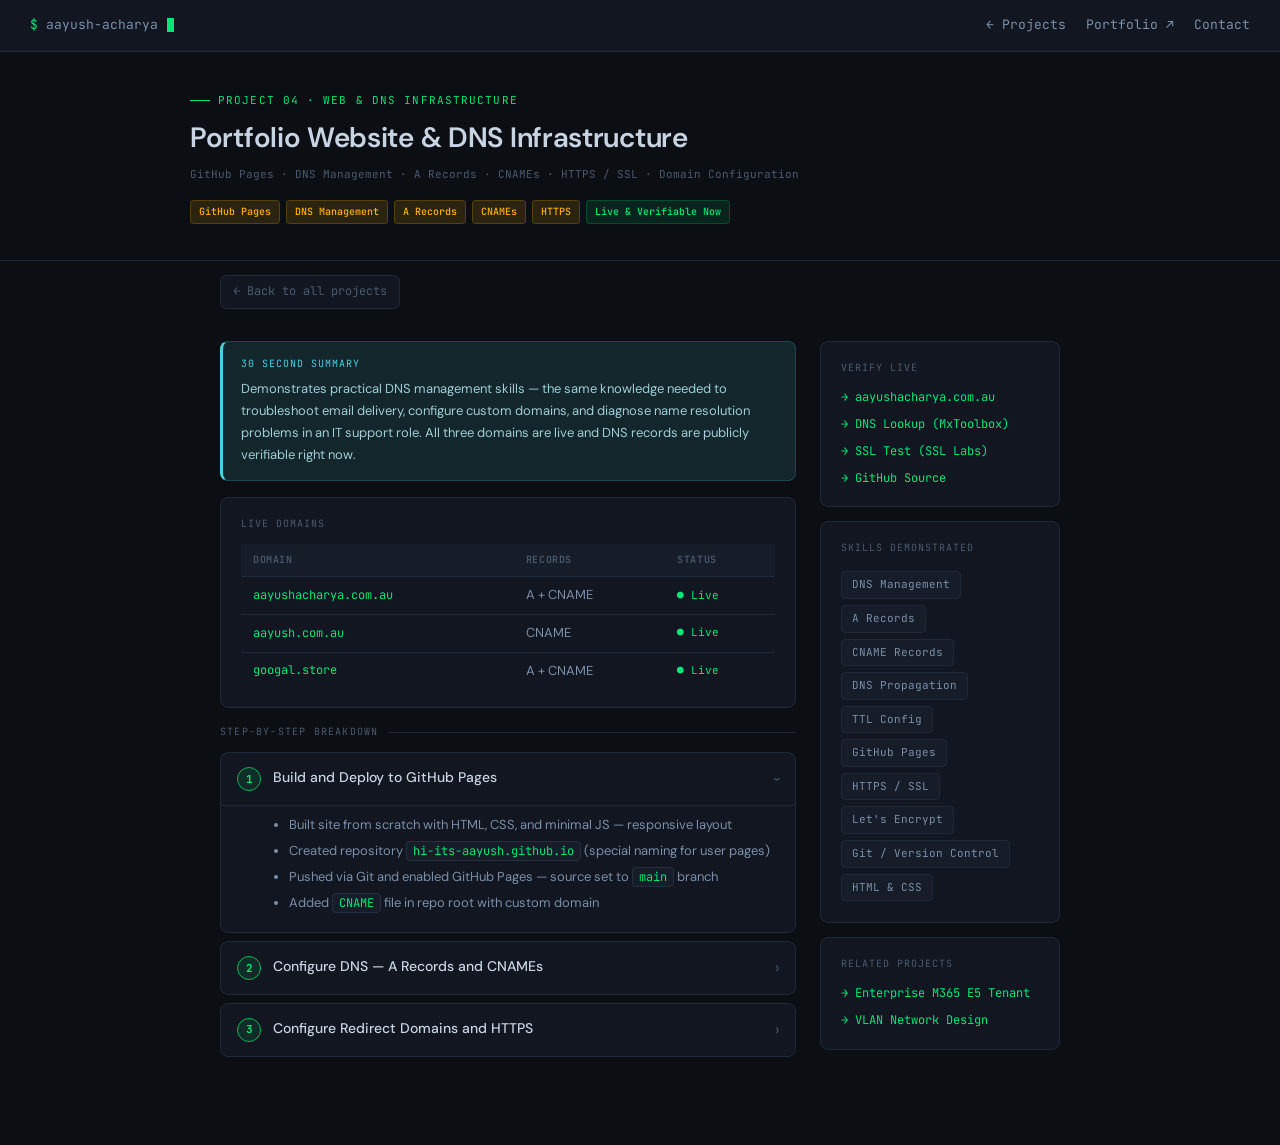
==== commit def80e94: "Add back to projects button below hero on all project pages" ====
--- a/dns-portfolio.html
+++ b/dns-portfolio.html
@@ -114,6 +114,10 @@
 ::-webkit-scrollbar { width: 6px; }
 ::-webkit-scrollbar-track { background: var(--bg); }
 ::-webkit-scrollbar-thumb { background: var(--border2); border-radius: 3px; }
+
+  .back-bar { max-width: 900px; margin: 0 auto; padding: 14px 2rem 0; }
+  .back-bar a { font-family: var(--mono); font-size: 12px; color: var(--text3); display: inline-flex; align-items: center; gap: 6px; padding: 6px 12px; border: 1px solid var(--border); border-radius: 6px; background: var(--bg2); transition: all .15s; }
+  .back-bar a:hover { color: var(--green); border-color: var(--green-dim); background: var(--green-glow); }
 </style>
 </head>
 <body>
@@ -131,6 +135,7 @@
     <div class="page-sub">GitHub Pages &#183; DNS Management &#183; A Records &#183; CNAMEs &#183; HTTPS / SSL &#183; Domain Configuration</div>
     <div class="tags"><span class="tag tag-amber">GitHub Pages</span><span class="tag tag-amber">DNS Management</span><span class="tag tag-amber">A Records</span><span class="tag tag-amber">CNAMEs</span><span class="tag tag-amber">HTTPS</span><span class="tag tag-green">Live &amp; Verifiable Now</span></div>
 </div></div>
+<div class="back-bar"><a href="index.html">&#8592; Back to all projects</a></div>
 <div class="layout">
   <div class="content">
     <div class="recruiter-box"><div class="rl">30 Second Summary</div><p>Demonstrates practical DNS management skills — the same knowledge needed to troubleshoot email delivery, configure custom domains, and diagnose name resolution problems in an IT support role. All three domains are live and DNS records are publicly verifiable right now.</p></div>
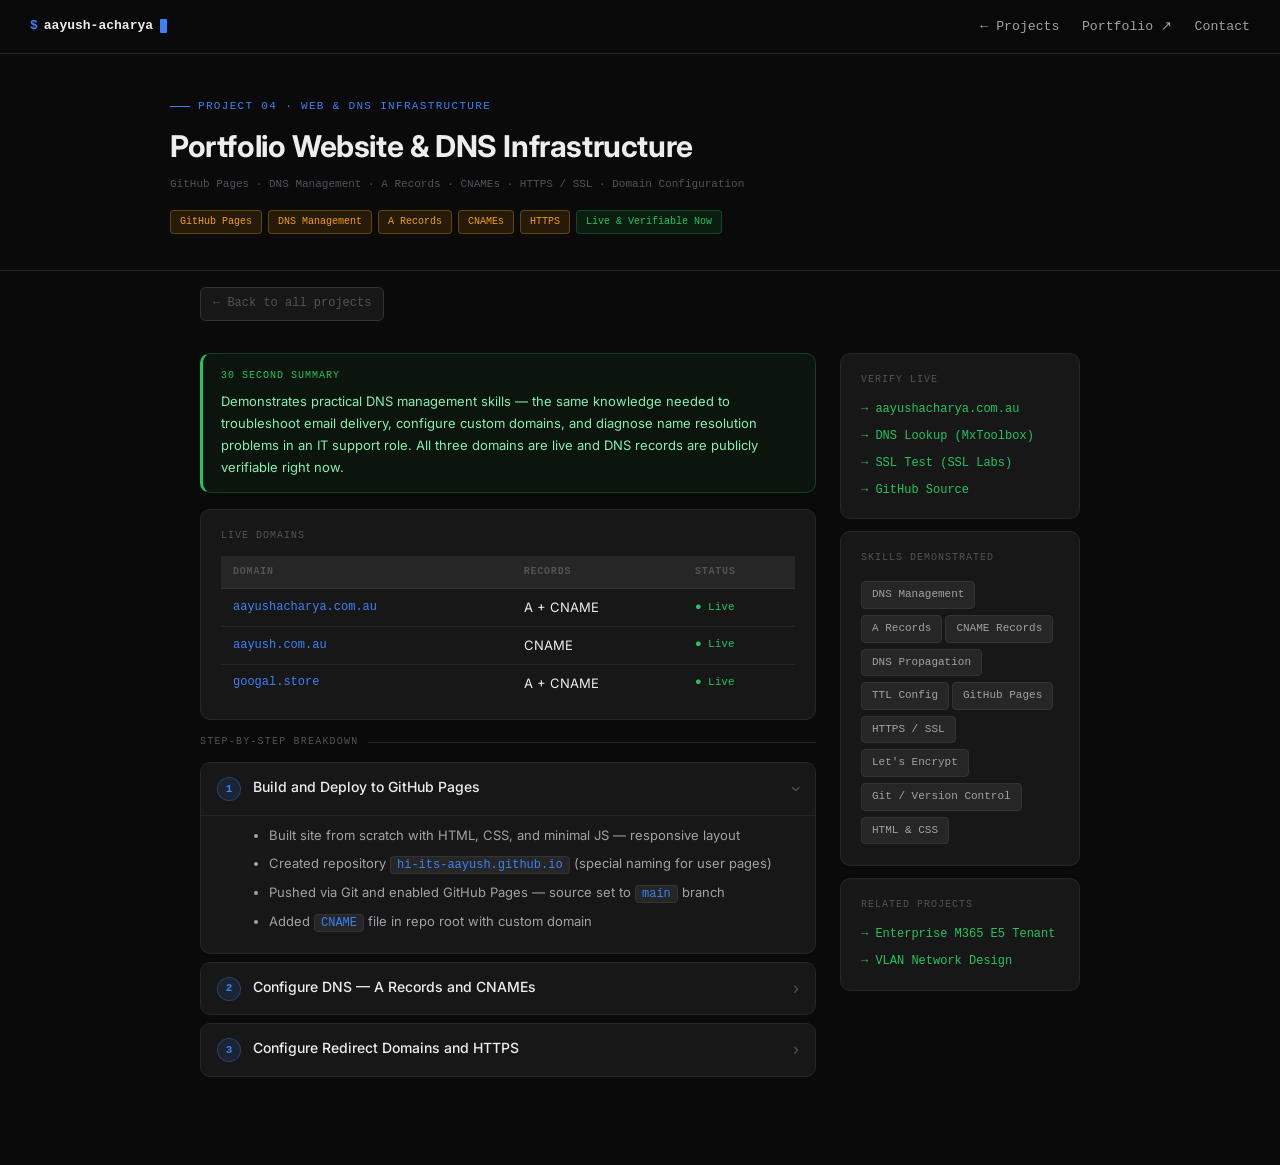
==== commit 29a8d5d7: "Separate CSS into portfolio-style.css, add Inter font and favicon" ====
--- a/dns-portfolio.html
+++ b/dns-portfolio.html
@@ -4,121 +4,10 @@
 <meta charset="UTF-8">
 <meta name="viewport" content="width=device-width, initial-scale=1.0">
 <title>Project 04 — Portfolio Website & DNS Infrastructure | Aayush Acharya</title>
+<link rel="icon" type="image/png" href="favicon.png">
 <link rel="preconnect" href="https://fonts.googleapis.com">
-<link href="https://fonts.googleapis.com/css2?family=JetBrains+Mono:wght@300;400;500;700&family=DM+Sans:wght@300;400;500;600&display=swap" rel="stylesheet">
-<style>
-:root {
-  --bg: #0b0e13; --bg2: #111620; --bg3: #161c28;
-  --border: #1e2a3a; --border2: #243040;
-  --green: #00e676; --green-dim: #00b85a; --green-glow: rgba(0,230,118,0.10);
-  --amber: #ffb300; --amber-dim: rgba(255,179,0,0.13);
-  --blue: #42a5f5; --blue-dim: rgba(66,165,245,0.12);
-  --purple: #ce93d8; --purple-dim: rgba(206,147,216,0.12);
-  --teal: #4dd0e1; --teal-dim: rgba(77,208,225,0.12);
-  --red: #ff5252;
-  --text: #c9d4e3; --text2: #7a8fa8; --text3: #4a5a6e;
-  --mono: 'JetBrains Mono', monospace;
-  --sans: 'DM Sans', sans-serif;
-  --radius: 8px;
-}
-*, *::before, *::after { box-sizing: border-box; margin: 0; padding: 0; }
-html { font-size: 15px; }
-body { font-family: var(--sans); background: var(--bg); color: var(--text); line-height: 1.6; min-height: 100vh; }
-a { text-decoration: none; color: inherit; }
-
-.topbar { background: var(--bg2); border-bottom: 1px solid var(--border); padding: 0 2rem; height: 52px; display: flex; align-items: center; justify-content: space-between; position: sticky; top: 0; z-index: 50; }
-.topbar-brand { font-family: var(--mono); font-size: 13px; color: var(--text2); display: flex; align-items: center; gap: 8px; }
-.topbar-brand .prompt { color: var(--green); }
-.cursor { display: inline-block; width: 7px; height: 14px; background: var(--green); animation: blink 1.1s step-end infinite; vertical-align: middle; margin-left: 1px; }
-@keyframes blink { 50% { opacity: 0; } }
-.topbar-nav { display: flex; gap: 20px; align-items: center; }
-.topbar-nav a { font-size: 13px; color: var(--text2); font-family: var(--mono); transition: color .15s; }
-.topbar-nav a:hover { color: var(--green); }
-.back-link { font-family: var(--mono); font-size: 12px; color: var(--text3); transition: color .15s; }
-.back-link:hover { color: var(--green); }
-
-.page-hero { border-bottom: 1px solid var(--border); padding: 40px 2rem 36px; }
-.page-hero-inner { max-width: 900px; margin: 0 auto; }
-.hero-eyebrow { font-family: var(--mono); font-size: 11px; letter-spacing: .1em; text-transform: uppercase; color: var(--green); margin-bottom: 10px; display: flex; align-items: center; gap: 8px; }
-.hero-eyebrow::before { content: ''; display: inline-block; width: 20px; height: 1px; background: var(--green); }
-.page-title { font-size: clamp(20px, 3vw, 28px); font-weight: 600; color: var(--text); letter-spacing: -0.3px; line-height: 1.25; margin-bottom: 10px; }
-.page-sub { font-family: var(--mono); font-size: 11px; color: var(--text3); margin-bottom: 16px; line-height: 1.8; }
-.tag { font-family: var(--mono); font-size: 10px; font-weight: 500; padding: 3px 8px; border-radius: 4px; border: 1px solid transparent; display: inline-block; }
-.tag-blue { background: var(--blue-dim); color: var(--blue); border-color: rgba(66,165,245,.2); }
-.tag-green { background: var(--green-glow); color: var(--green); border-color: rgba(0,230,118,.2); }
-.tag-amber { background: var(--amber-dim); color: var(--amber); border-color: rgba(255,179,0,.2); }
-.tag-purple { background: var(--purple-dim); color: var(--purple); border-color: rgba(206,147,216,.2); }
-.tag-teal { background: var(--teal-dim); color: var(--teal); border-color: rgba(77,208,225,.2); }
-.tags { display: flex; gap: 6px; flex-wrap: wrap; }
-
-.layout { max-width: 900px; margin: 0 auto; padding: 32px 2rem 80px; display: grid; grid-template-columns: 1fr 240px; gap: 24px; }
-@media (max-width: 720px) { .layout { grid-template-columns: 1fr; } }
-.content { min-width: 0; }
-.sidebar { display: flex; flex-direction: column; gap: 14px; }
-
-.card { background: var(--bg2); border: 1px solid var(--border); border-radius: var(--radius); padding: 18px 20px; margin-bottom: 16px; }
-.card-label { font-family: var(--mono); font-size: 10px; letter-spacing: .1em; text-transform: uppercase; color: var(--text3); margin-bottom: 12px; }
-.card p { font-size: 13px; color: var(--text2); line-height: 1.7; margin-bottom: 8px; }
-.card p:last-child { margin-bottom: 0; }
-.card strong { color: var(--text); }
-.sidebar .card { margin-bottom: 0; }
-
-.recruiter-box { background: var(--teal-dim); border: 1px solid rgba(77,208,225,.2); border-left: 3px solid var(--teal); border-radius: var(--radius); padding: 14px 18px; margin-bottom: 16px; }
-.recruiter-box .rl { font-family: var(--mono); font-size: 10px; letter-spacing: .1em; text-transform: uppercase; color: var(--teal); margin-bottom: 6px; }
-.recruiter-box p { font-size: 13px; color: #a0cdd4; line-height: 1.7; }
-
-.step-item { border: 1px solid var(--border); border-radius: var(--radius); background: var(--bg2); overflow: hidden; margin-bottom: 8px; }
-.step-header { padding: 13px 16px; cursor: pointer; display: flex; align-items: flex-start; gap: 12px; transition: background .15s; }
-.step-header:hover { background: var(--bg3); }
-.step-num { background: var(--green-glow); color: var(--green); border: 1px solid var(--green-dim); border-radius: 50%; width: 24px; height: 24px; display: flex; align-items: center; justify-content: center; font-family: var(--mono); font-size: 11px; font-weight: 700; flex-shrink: 0; margin-top: 1px; }
-.step-title { font-size: 14px; font-weight: 500; color: var(--text); flex: 1; }
-.step-arrow { color: var(--text3); transition: transform 0.2s; font-size: 16px; flex-shrink: 0; }
-.step-item.open .step-arrow { transform: rotate(90deg); }
-.step-body { display: none; padding: 0 16px 14px 52px; font-size: 13px; color: var(--text2); line-height: 1.7; border-top: 1px solid var(--border); }
-.step-item.open .step-body { display: block; }
-.step-body code { background: var(--bg3); border: 1px solid var(--border2); border-radius: 4px; padding: 1px 6px; font-family: var(--mono); font-size: 12px; color: var(--green); }
-.step-body ul { margin: 8px 0 0 16px; }
-.step-body ul li { margin-bottom: 4px; }
-.step-body strong { color: var(--text); }
-.step-body p { margin-top: 8px; }
-
-.tip { background: rgba(0,230,118,0.06); border-left: 3px solid var(--green-dim); padding: 8px 12px; border-radius: 0 6px 6px 0; margin-top: 10px; font-size: 12px; color: var(--green-dim); }
-.warn { background: var(--amber-dim); border-left: 3px solid var(--amber); padding: 8px 12px; border-radius: 0 6px 6px 0; margin-top: 10px; font-size: 12px; color: var(--amber); }
-
-.section-label { font-family: var(--mono); font-size: 10px; letter-spacing: .12em; text-transform: uppercase; color: var(--text3); margin-bottom: 12px; display: flex; align-items: center; gap: 10px; }
-.section-label::after { content: ''; flex: 1; height: 1px; background: var(--border); }
-
-.skill-pill { display: inline-block; font-family: var(--mono); font-size: 11px; padding: 4px 10px; border-radius: 4px; background: var(--bg3); border: 1px solid var(--border); color: var(--text2); margin: 3px 3px 3px 0; transition: border-color .15s, color .15s; }
-.skill-pill:hover { border-color: var(--green-dim); color: var(--green); }
-
-.ref-table { width: 100%; border-collapse: collapse; font-size: 13px; }
-.ref-table th { background: var(--bg3); padding: 8px 12px; text-align: left; font-family: var(--mono); font-size: 10px; font-weight: 600; color: var(--text3); letter-spacing: .06em; border-bottom: 1px solid var(--border); text-transform: uppercase; }
-.ref-table td { padding: 8px 12px; border-bottom: 1px solid var(--border); color: var(--text2); font-size: 13px; }
-.ref-table td:first-child { font-family: var(--mono); font-size: 12px; color: var(--green); }
-.ref-table tr:last-child td { border-bottom: none; }
-
-.proof-section { background: var(--bg2); border: 1px solid var(--border); border-radius: var(--radius); padding: 18px 20px; margin-bottom: 16px; }
-.proof-grid { display: grid; grid-template-columns: 1fr 1fr; gap: 12px; margin-top: 12px; }
-.proof-img-wrap p { font-family: var(--mono); font-size: 10px; color: var(--text3); text-transform: uppercase; letter-spacing: .06em; margin-bottom: 6px; }
-.proof-img { width: 100%; border-radius: 6px; border: 1px solid var(--border2); cursor: zoom-in; transition: opacity .15s, border-color .15s; display: block; }
-.proof-img:hover { opacity: 0.85; border-color: var(--green-dim); }
-.tenant-note { font-family: var(--mono); font-size: 12px; color: var(--text3); margin-bottom: 4px; }
-.tenant-note span { color: var(--green); }
-
-.lightbox-overlay { display: none; position: fixed; top: 0; left: 0; width: 100%; height: 100%; background: rgba(0,0,0,0.92); z-index: 9999; align-items: center; justify-content: center; cursor: zoom-out; }
-.lightbox-overlay.active { display: flex; }
-.lightbox-overlay img { max-width: 92vw; max-height: 90vh; border-radius: 8px; cursor: default; }
-.lightbox-close { position: fixed; top: 20px; right: 24px; color: #fff; font-size: 32px; font-weight: 300; cursor: pointer; z-index: 10000; line-height: 1; }
-.lightbox-caption { position: fixed; bottom: 24px; left: 50%; transform: translateX(-50%); color: var(--text2); font-family: var(--mono); font-size: 12px; background: var(--bg2); border: 1px solid var(--border); padding: 6px 14px; border-radius: 6px; white-space: nowrap; max-width: 90vw; text-align: center; }
-
-::-webkit-scrollbar { width: 6px; }
-::-webkit-scrollbar-track { background: var(--bg); }
-::-webkit-scrollbar-thumb { background: var(--border2); border-radius: 3px; }
-
-  .back-bar { max-width: 900px; margin: 0 auto; padding: 14px 2rem 0; }
-  .back-bar a { font-family: var(--mono); font-size: 12px; color: var(--text3); display: inline-flex; align-items: center; gap: 6px; padding: 6px 12px; border: 1px solid var(--border); border-radius: 6px; background: var(--bg2); transition: all .15s; }
-  .back-bar a:hover { color: var(--green); border-color: var(--green-dim); background: var(--green-glow); }
-</style>
+<link href="https://fonts.googleapis.com/css2?family=Inter:wght@300;400;500;600;700&display=swap" rel="stylesheet">
+<link rel="stylesheet" href="portfolio-style.css">
 </head>
 <body>
 <header class="topbar">
--- a/portfolio-style.css
+++ b/portfolio-style.css
@@ -0,0 +1,583 @@
+/* ============================================================
+   portfolio-style.css — IT Projects Portfolio
+   Aayush Acharya | Consistent with aayushacharya.com.au
+   ============================================================ */
+
+/* --- 1. RESET & VARIABLES --- */
+:root {
+  --bg-main: #0a0a0a;
+  --bg-card: #171717;
+  --bg-hover: #262626;
+  --text-main: #ededed;
+  --text-muted: #a1a1aa;
+  --text-dim: #52525b;
+  --accent: #3b82f6;
+  --accent-glow: rgba(59,130,246,0.12);
+  --accent-border: rgba(59,130,246,0.3);
+  --green: #22c55e;
+  --green-glow: rgba(34,197,94,0.10);
+  --green-border: rgba(34,197,94,0.25);
+  --amber: #f59e0b;
+  --amber-glow: rgba(245,158,11,0.12);
+  --border: #262626;
+  --border2: #333333;
+  --radius: 10px;
+  --max-width: 940px;
+  --mono: 'Courier New', 'JetBrains Mono', monospace;
+  --sans: 'Inter', -apple-system, sans-serif;
+}
+
+*, *::before, *::after { box-sizing: border-box; margin: 0; padding: 0; }
+html { font-size: 15px; scroll-behavior: smooth; }
+body { font-family: var(--sans); background: var(--bg-main); color: var(--text-main); line-height: 1.6; min-height: 100vh; -webkit-font-smoothing: antialiased; }
+a { text-decoration: none; color: inherit; transition: color .15s; }
+
+/* --- 2. TOPBAR / NAV --- */
+.topbar {
+  background: rgba(10,10,10,0.88);
+  backdrop-filter: blur(12px);
+  -webkit-backdrop-filter: blur(12px);
+  border-bottom: 1px solid var(--border);
+  padding: 0 2rem;
+  height: 54px;
+  display: flex;
+  align-items: center;
+  justify-content: space-between;
+  position: sticky;
+  top: 0;
+  z-index: 100;
+}
+.topbar-brand {
+  font-family: var(--mono);
+  font-size: 13px;
+  font-weight: 700;
+  color: var(--text-main);
+  display: flex;
+  align-items: center;
+  gap: 6px;
+}
+.topbar-brand .prompt { color: var(--accent); }
+.cursor {
+  display: inline-block;
+  width: 7px; height: 14px;
+  background: var(--accent);
+  animation: blink 1.1s step-end infinite;
+  vertical-align: middle;
+  margin-left: 1px;
+  border-radius: 1px;
+}
+@keyframes blink { 50% { opacity: 0; } }
+.topbar-nav { display: flex; gap: 1.5rem; align-items: center; }
+.topbar-nav a {
+  font-size: 0.88rem;
+  color: var(--text-muted);
+  font-family: var(--mono);
+  transition: color .15s;
+}
+.topbar-nav a:hover { color: var(--accent); }
+.back-link { color: var(--text-muted) !important; }
+.back-link:hover { color: var(--accent) !important; }
+
+/* --- 3. PAGE HERO (project pages) --- */
+.page-hero {
+  border-bottom: 1px solid var(--border);
+  padding: 44px 2rem 36px;
+}
+.page-hero-inner { max-width: var(--max-width); margin: 0 auto; }
+.hero-eyebrow {
+  font-family: var(--mono);
+  font-size: 11px;
+  letter-spacing: .12em;
+  text-transform: uppercase;
+  color: var(--accent);
+  margin-bottom: 12px;
+  display: flex;
+  align-items: center;
+  gap: 8px;
+}
+.hero-eyebrow::before {
+  content: '';
+  display: inline-block;
+  width: 20px; height: 1px;
+  background: var(--accent);
+}
+.page-title {
+  font-size: clamp(20px, 3vw, 30px);
+  font-weight: 700;
+  color: var(--text-main);
+  letter-spacing: -0.4px;
+  line-height: 1.2;
+  margin-bottom: 10px;
+}
+.page-sub {
+  font-family: var(--mono);
+  font-size: 11px;
+  color: var(--text-dim);
+  margin-bottom: 16px;
+  line-height: 1.9;
+}
+.tags { display: flex; gap: 6px; flex-wrap: wrap; }
+.tag {
+  font-family: var(--mono);
+  font-size: 10px;
+  font-weight: 500;
+  padding: 3px 9px;
+  border-radius: 4px;
+  border: 1px solid transparent;
+}
+.tag-blue  { background: var(--accent-glow);  color: var(--accent); border-color: var(--accent-border); }
+.tag-green { background: var(--green-glow);   color: var(--green);  border-color: var(--green-border); }
+.tag-amber { background: var(--amber-glow);   color: var(--amber);  border-color: rgba(245,158,11,0.3); }
+.tag-purple { background: rgba(168,85,247,0.10); color: #c084fc; border-color: rgba(168,85,247,0.25); }
+.tag-teal  { background: rgba(20,184,166,0.10); color: #2dd4bf; border-color: rgba(20,184,166,0.25); }
+
+/* --- 4. BACK BAR --- */
+.back-bar { max-width: var(--max-width); margin: 0 auto; padding: 16px 2rem 0; }
+.back-bar a {
+  font-family: var(--mono);
+  font-size: 12px;
+  color: var(--text-dim);
+  display: inline-flex;
+  align-items: center;
+  gap: 6px;
+  padding: 6px 12px;
+  border: 1px solid var(--border2);
+  border-radius: 6px;
+  background: var(--bg-card);
+  transition: all .15s;
+}
+.back-bar a:hover { color: var(--accent); border-color: var(--accent-border); background: var(--accent-glow); }
+
+/* --- 5. LAYOUT --- */
+.layout {
+  max-width: var(--max-width);
+  margin: 0 auto;
+  padding: 32px 2rem 80px;
+  display: grid;
+  grid-template-columns: 1fr 240px;
+  gap: 24px;
+}
+@media (max-width: 720px) { .layout { grid-template-columns: 1fr; } }
+.content { min-width: 0; }
+.sidebar { display: flex; flex-direction: column; gap: 12px; }
+
+/* --- 6. CARDS --- */
+.card {
+  background: var(--bg-card);
+  border: 1px solid var(--border);
+  border-radius: var(--radius);
+  padding: 18px 20px;
+  margin-bottom: 14px;
+  transition: border-color .2s;
+}
+.card:hover { border-color: var(--border2); }
+.card-label {
+  font-family: var(--mono);
+  font-size: 10px;
+  letter-spacing: .1em;
+  text-transform: uppercase;
+  color: var(--text-dim);
+  margin-bottom: 12px;
+}
+.card p { font-size: 13px; color: var(--text-muted); line-height: 1.75; margin-bottom: 8px; }
+.card p:last-child { margin-bottom: 0; }
+.card strong { color: var(--text-main); }
+.sidebar .card { margin-bottom: 0; }
+
+/* Recruiter highlight box */
+.recruiter-box {
+  background: rgba(34,197,94,0.06);
+  border: 1px solid var(--green-border);
+  border-left: 3px solid var(--green);
+  border-radius: var(--radius);
+  padding: 14px 18px;
+  margin-bottom: 16px;
+}
+.recruiter-box .rl {
+  font-family: var(--mono);
+  font-size: 10px;
+  letter-spacing: .1em;
+  text-transform: uppercase;
+  color: var(--green);
+  margin-bottom: 6px;
+}
+.recruiter-box p { font-size: 13px; color: #86efac; line-height: 1.7; margin-bottom: 0; }
+
+/* --- 7. SECTION LABEL --- */
+.section-label {
+  font-family: var(--mono);
+  font-size: 10px;
+  letter-spacing: .12em;
+  text-transform: uppercase;
+  color: var(--text-dim);
+  margin-bottom: 12px;
+  display: flex;
+  align-items: center;
+  gap: 10px;
+}
+.section-label::after {
+  content: '';
+  flex: 1;
+  height: 1px;
+  background: var(--border);
+  max-width: 500px;
+}
+
+/* --- 8. STEP ITEMS --- */
+.step-item {
+  background: var(--bg-card);
+  border: 1px solid var(--border);
+  border-radius: var(--radius);
+  overflow: hidden;
+  margin-bottom: 8px;
+  transition: border-color .15s;
+}
+.step-item:hover { border-color: var(--border2); }
+.step-header {
+  padding: 13px 16px;
+  cursor: pointer;
+  display: flex;
+  align-items: flex-start;
+  gap: 12px;
+  transition: background .15s;
+}
+.step-header:hover { background: var(--bg-hover); }
+.step-num {
+  background: var(--accent-glow);
+  color: var(--accent);
+  border: 1px solid var(--accent-border);
+  border-radius: 50%;
+  width: 24px; height: 24px;
+  display: flex;
+  align-items: center;
+  justify-content: center;
+  font-family: var(--mono);
+  font-size: 11px;
+  font-weight: 700;
+  flex-shrink: 0;
+  margin-top: 1px;
+}
+.step-title { font-size: 14px; font-weight: 500; color: var(--text-main); flex: 1; }
+.step-arrow { color: var(--text-dim); transition: transform .2s; font-size: 16px; flex-shrink: 0; }
+.step-item.open .step-arrow { transform: rotate(90deg); }
+.step-body {
+  display: none;
+  padding: 0 16px 14px 52px;
+  font-size: 13px;
+  color: var(--text-muted);
+  line-height: 1.75;
+  border-top: 1px solid var(--border);
+}
+.step-item.open .step-body { display: block; }
+.step-body code {
+  background: var(--bg-hover);
+  border: 1px solid var(--border2);
+  border-radius: 4px;
+  padding: 1px 6px;
+  font-family: var(--mono);
+  font-size: 12px;
+  color: var(--accent);
+}
+.step-body ul { margin: 8px 0 0 16px; }
+.step-body ul li { margin-bottom: 5px; }
+.step-body strong { color: var(--text-main); }
+.step-body p { margin-top: 8px; }
+
+/* Tip / Warn callouts */
+.tip {
+  background: rgba(34,197,94,0.06);
+  border-left: 3px solid var(--green);
+  padding: 8px 12px;
+  border-radius: 0 6px 6px 0;
+  margin-top: 10px;
+  font-size: 12px;
+  color: #86efac;
+}
+.warn {
+  background: var(--amber-glow);
+  border-left: 3px solid var(--amber);
+  padding: 8px 12px;
+  border-radius: 0 6px 6px 0;
+  margin-top: 10px;
+  font-size: 12px;
+  color: #fcd34d;
+}
+
+/* --- 9. PROOF / SCREENSHOTS --- */
+.proof-section {
+  background: var(--bg-card);
+  border: 1px solid var(--border);
+  border-radius: var(--radius);
+  padding: 18px 20px;
+  margin-bottom: 14px;
+}
+.proof-grid {
+  display: grid;
+  grid-template-columns: 1fr 1fr;
+  gap: 12px;
+  margin-top: 12px;
+}
+.proof-img-wrap p {
+  font-family: var(--mono);
+  font-size: 10px;
+  color: var(--text-dim);
+  text-transform: uppercase;
+  letter-spacing: .06em;
+  margin-bottom: 6px;
+}
+.proof-img {
+  width: 100%;
+  border-radius: 6px;
+  border: 1px solid var(--border2);
+  cursor: zoom-in;
+  transition: opacity .15s, border-color .15s;
+  display: block;
+}
+.proof-img:hover { opacity: 0.85; border-color: var(--accent-border); }
+.tenant-note {
+  font-family: var(--mono);
+  font-size: 12px;
+  color: var(--text-dim);
+  margin-bottom: 4px;
+}
+.tenant-note span { color: var(--accent); }
+
+/* --- 10. LIGHTBOX --- */
+.lightbox-overlay {
+  display: none;
+  position: fixed;
+  top: 0; left: 0;
+  width: 100%; height: 100%;
+  background: rgba(0,0,0,0.92);
+  z-index: 9999;
+  align-items: center;
+  justify-content: center;
+  cursor: zoom-out;
+}
+.lightbox-overlay.active { display: flex; }
+.lightbox-overlay img { max-width: 92vw; max-height: 90vh; border-radius: 8px; cursor: default; }
+.lightbox-close {
+  position: fixed;
+  top: 20px; right: 24px;
+  color: #fff;
+  font-size: 32px;
+  font-weight: 300;
+  cursor: pointer;
+  z-index: 10000;
+  line-height: 1;
+}
+.lightbox-caption {
+  position: fixed;
+  bottom: 24px;
+  left: 50%;
+  transform: translateX(-50%);
+  color: var(--text-muted);
+  font-family: var(--mono);
+  font-size: 12px;
+  background: var(--bg-card);
+  border: 1px solid var(--border);
+  padding: 6px 14px;
+  border-radius: 6px;
+  white-space: nowrap;
+  max-width: 90vw;
+  text-align: center;
+}
+
+/* --- 11. SKILL PILLS --- */
+.skill-pill {
+  display: inline-block;
+  font-family: var(--mono);
+  font-size: 11px;
+  padding: 4px 10px;
+  border-radius: 4px;
+  background: var(--bg-hover);
+  border: 1px solid var(--border2);
+  color: var(--text-muted);
+  margin: 3px 3px 3px 0;
+  transition: border-color .15s, color .15s;
+}
+.skill-pill:hover { border-color: var(--accent-border); color: var(--accent); }
+
+/* --- 12. REF TABLE --- */
+.ref-table { width: 100%; border-collapse: collapse; font-size: 13px; }
+.ref-table th {
+  background: var(--bg-hover);
+  padding: 8px 12px;
+  text-align: left;
+  font-family: var(--mono);
+  font-size: 10px;
+  font-weight: 600;
+  color: var(--text-dim);
+  letter-spacing: .08em;
+  border-bottom: 1px solid var(--border2);
+  text-transform: uppercase;
+}
+.ref-table td { padding: 8px 12px; border-bottom: 1px solid var(--border); color: var(--text-muted); }
+.ref-table td:first-child { font-family: var(--mono); font-size: 12px; color: var(--accent); }
+.ref-table tr:last-child td { border-bottom: none; }
+
+/* --- 13. INDEX PAGE --- */
+.hero {
+  border-bottom: 1px solid var(--border);
+  padding: 56px 2rem 48px;
+  position: relative;
+  overflow: hidden;
+}
+.hero::before {
+  content: '';
+  position: absolute;
+  top: -60px; right: -60px;
+  width: 340px; height: 340px;
+  background: radial-gradient(circle, rgba(59,130,246,0.05) 0%, transparent 70%);
+  pointer-events: none;
+}
+.hero-inner { max-width: var(--max-width); margin: 0 auto; }
+.hero-eyebrow-index {
+  font-family: var(--mono);
+  font-size: 11px;
+  letter-spacing: .12em;
+  text-transform: uppercase;
+  color: var(--accent);
+  margin-bottom: 14px;
+  display: flex;
+  align-items: center;
+  gap: 8px;
+}
+.hero-eyebrow-index::before { content: ''; display: inline-block; width: 24px; height: 1px; background: var(--accent); }
+.hero-name { font-size: clamp(28px, 4vw, 40px); font-weight: 700; color: var(--text-main); letter-spacing: -0.5px; line-height: 1.2; margin-bottom: 10px; }
+.hero-role { font-size: 15px; color: var(--text-muted); margin-bottom: 20px; }
+.hero-role .sep { margin: 0 10px; color: var(--border2); }
+.hero-links { display: flex; gap: 10px; flex-wrap: wrap; margin-bottom: 36px; }
+.hero-link {
+  font-family: var(--mono);
+  font-size: 12px;
+  color: var(--text-muted);
+  border: 1px solid var(--border2);
+  border-radius: 6px;
+  padding: 6px 12px;
+  background: var(--bg-card);
+  transition: all .15s;
+}
+.hero-link:hover { color: var(--accent); border-color: var(--accent-border); background: var(--accent-glow); }
+
+.stats { display: flex; gap: 0; border: 1px solid var(--border); border-radius: var(--radius); overflow: hidden; background: var(--bg-card); width: fit-content; }
+.stat { padding: 14px 28px; border-right: 1px solid var(--border); text-align: center; }
+.stat:last-child { border-right: none; }
+.stat-num { font-family: var(--mono); font-size: 22px; font-weight: 700; color: var(--accent); display: block; }
+.stat-label { font-size: 11px; color: var(--text-dim); margin-top: 2px; white-space: nowrap; }
+
+.main { max-width: var(--max-width); margin: 0 auto; padding: 40px 2rem 80px; }
+
+.recruiter-note {
+  background: var(--amber-glow);
+  border: 1px solid rgba(245,158,11,.25);
+  border-left: 3px solid var(--amber);
+  border-radius: var(--radius);
+  padding: 14px 18px;
+  margin-bottom: 28px;
+  font-size: 13px;
+  color: #fcd34d;
+  line-height: 1.65;
+}
+.recruiter-note strong { color: var(--amber); font-family: var(--mono); font-size: 10px; letter-spacing: .06em; text-transform: uppercase; display: block; margin-bottom: 4px; }
+
+.projects { display: grid; grid-template-columns: 1fr 1fr; gap: 14px; margin-bottom: 32px; }
+@media (max-width: 640px) { .projects { grid-template-columns: 1fr; } }
+
+.project-card {
+  background: var(--bg-card);
+  border: 1px solid var(--border);
+  border-radius: var(--radius);
+  padding: 22px;
+  display: flex;
+  flex-direction: column;
+  position: relative;
+  overflow: hidden;
+  transition: border-color .2s, transform .15s, box-shadow .2s;
+}
+.project-card::before {
+  content: '';
+  position: absolute;
+  left: 0; top: 0; bottom: 0;
+  width: 3px;
+  background: var(--card-accent, var(--accent));
+  opacity: 0;
+  transition: opacity .2s;
+}
+.project-card:hover { border-color: var(--border2); transform: translateY(-2px); box-shadow: 0 8px 24px rgba(0,0,0,0.35); }
+.project-card:hover::before { opacity: 1; }
+.project-card.c-blue  { --card-accent: var(--accent); }
+.project-card.c-green { --card-accent: var(--green); }
+.project-card.c-purple { --card-accent: #c084fc; }
+.project-card.c-amber { --card-accent: var(--amber); }
+
+.project-icon { font-size: 24px; margin-bottom: 14px; }
+.project-num { font-family: var(--mono); font-size: 10px; font-weight: 700; letter-spacing: .08em; text-transform: uppercase; color: var(--text-dim); margin-bottom: 4px; }
+.project-title { font-size: 15px; font-weight: 600; color: var(--text-main); margin-bottom: 8px; line-height: 1.35; }
+.project-desc { font-size: 13px; color: var(--text-muted); line-height: 1.65; flex: 1; margin-bottom: 16px; }
+.project-tags { display: flex; gap: 6px; flex-wrap: wrap; margin-bottom: 18px; }
+
+.view-btn {
+  display: inline-flex;
+  align-items: center;
+  gap: 6px;
+  padding: 8px 14px;
+  font-family: var(--mono);
+  font-size: 12px;
+  font-weight: 500;
+  color: var(--text-muted);
+  border: 1px solid var(--border2);
+  border-radius: 6px;
+  background: var(--bg-hover);
+  transition: all .15s;
+  width: fit-content;
+}
+.view-btn:hover { color: var(--accent); border-color: var(--accent-border); background: var(--accent-glow); }
+.view-btn::after { content: '→'; }
+
+.kb-highlight {
+  background: var(--bg-card);
+  border: 1px solid var(--border);
+  border-left: 3px solid var(--accent);
+  border-radius: var(--radius);
+  padding: 20px 22px;
+  margin-bottom: 32px;
+  display: flex;
+  align-items: center;
+  justify-content: space-between;
+  gap: 20px;
+  flex-wrap: wrap;
+}
+.kb-highlight-text { flex: 1; min-width: 200px; }
+.kb-highlight-eyebrow { font-family: var(--mono); font-size: 10px; text-transform: uppercase; letter-spacing: .1em; color: var(--accent); margin-bottom: 4px; }
+.kb-highlight-title { font-size: 15px; font-weight: 600; color: var(--text-main); margin-bottom: 4px; }
+.kb-highlight-desc { font-size: 13px; color: var(--text-muted); }
+.kb-pill { font-family: var(--mono); font-size: 11px; background: var(--accent-glow); border: 1px solid var(--accent-border); color: var(--accent); border-radius: 20px; padding: 4px 14px; white-space: nowrap; }
+
+.skills-section { background: var(--bg-card); border: 1px solid var(--border); border-radius: var(--radius); padding: 22px; }
+.skills-grid { display: grid; grid-template-columns: repeat(auto-fill, minmax(155px, 1fr)); gap: 8px; margin-top: 14px; }
+.skill-item { background: var(--bg-hover); border: 1px solid var(--border2); border-radius: 6px; padding: 8px 12px; font-family: var(--mono); font-size: 11px; color: var(--text-muted); transition: border-color .15s, color .15s; }
+.skill-item:hover { border-color: var(--accent-border); color: var(--accent); }
+
+/* --- 14. SCROLLBAR --- */
+::-webkit-scrollbar { width: 6px; }
+::-webkit-scrollbar-track { background: var(--bg-main); }
+::-webkit-scrollbar-thumb { background: var(--border2); border-radius: 3px; }
+
+/* --- 15. RESPONSIVE --- */
+@media (max-width: 600px) {
+  .topbar { padding: 0 1rem; }
+  .topbar-nav { gap: 12px; }
+  .topbar-nav .hide-mobile { display: none; }
+  .hero { padding: 32px 1rem 28px; }
+  .page-hero { padding: 28px 1rem 24px; }
+  .main { padding: 24px 1rem 60px; }
+  .back-bar { padding: 12px 1rem 0; }
+  .stats { width: 100%; }
+  .stat { padding: 10px 12px; flex: 1; }
+  .stat-num { font-size: 18px; }
+  .hero-links { gap: 8px; }
+  .hero-link { font-size: 11px; padding: 5px 10px; }
+  .kb-highlight { flex-direction: column; align-items: flex-start; }
+  .proof-grid { grid-template-columns: 1fr; }
+}
